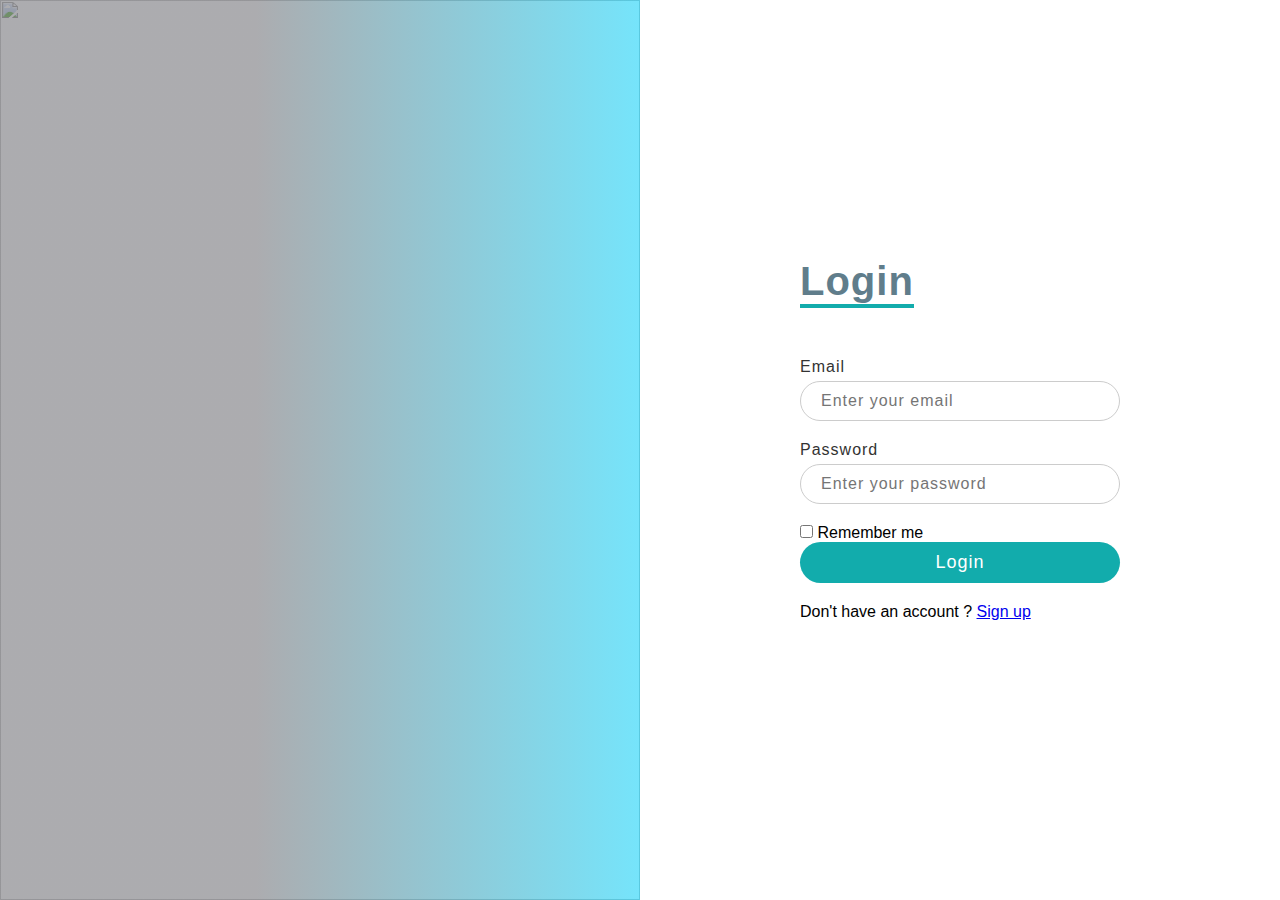
==== index.html @ 8e445cf7 "add index.html file" ====
<!DOCTYPE html>
<html lang="en">
<head>
    <meta charset="utf-8">
    <meta name="viewport" content="width=device-width, initial-scale=1.0, user-scalable=0">
    <title>Hello Shoe</title>

    <link rel="shortcut icon" href="/assets/">

    <link rel="stylesheet" href="/assets/css/bootstrap.min.css">

    <link rel="stylesheet" href="/assets/plugins/fontawesome/css/fontawesome.min.css">
    <link rel="stylesheet" href="/assets/plugins/fontawesome/css/all.min.css">

    <link rel="stylesheet" href="/assets/css/style.css">
    <!--[if lt IE 9]>
    <script src="/assets/js/html5shiv.min.js"></script>
    <script src="/assets/js/respond.min.js"></script>
    <![endif]-->

    <style>


        * {
            margin: 0;
            padding: 0;
            box-sizing: border-box;
            font-family: 'Poppins', sans-serif;
        }

        section {
            position: relative;
            width: 100%;
            height: 100vh;
            display: flex;
        }

        section .imgBx {
            position: relative;
            width: 50%;
            height: 100%;
        }

        section .imgBx:before {
            content: '';
            position: absolute;
            top: 0;
            left: 0;
            width: 100%;
            height: 100%;
            background: rgb(126, 126, 131);
            background: linear-gradient(90deg, rgba(126, 126, 131, 0.6418942577030813) 40%, rgba(8, 207, 248, 0.5578606442577031) 100%);
            z-index: 1;
        }

        section .imgBx img {
            position: absolute;
            top: 0;
            left: 0;
            width: 100%;
            height: 100%;
            object-fit: cover;
        }

        section .contentBx {
            display: flex;
            width: 50%;
            height: 100%;
            justify-content: center;
            align-items: center;

        }

        section .contentBx .formBx {
            width: 50%;
        }

        section .contentBx .formBx h2 {
           color: #607d8b;
            font-weight: 600;
            font-size: 2.5em;
            margin-bottom: 50px;
            border-bottom: 4px solid #12acac;
            display: inline-block;
            letter-spacing: 1px;
        }

        section .contentBx .formBx .inputBx{
            margin-bottom: 20px;
        }

        section .contentBx .formBx .inputBx span{
            font-size: 16px;
            margin-bottom: 5px;
            display: inline-block;
            color: #333;
            font-weight: 300;
            letter-spacing: 1px;
        }

        section .contentBx .formBx .inputBx input{
            width: 100%;
           padding: 10px 20px;
            outline: none;
            font-weight: 400;
            border: 1px solid #ccc;
            font-size: 16px;
            letter-spacing: 1px;
            color: #333;
            background: transparent;
            border-radius: 30px;
        }

        section .contentBx .formBx .inputBx input[type="submit"]{
            background: #12acac;
            color: #fff;
            border: none;
            cursor: pointer;
            font-size: 18px;
            font-weight: 500;
            letter-spacing: 1px;
            border-radius: 30px;
            transition: .5s;
        }

        section .contentBx .formBx .inputBx input[type="submit"]:hover{
            background: #333;
        }



    </style>

</head>
<body>

<section>
    <div class="imgBx">
        <img id="dynamicImage" src="">
    </div>
    <div class="contentBx">
        
        <!--add logo-->

        <div class="formBx">
            <h2>Login</h2>
            <form>
                <div class="inputBx">
                    <span>Email</span>
                    <input type="text" name="" placeholder="Enter your email">
                </div>
                <div class="inputBx">
                    <span>Password</span>
                    <input type="password" name="" placeholder="Enter your password">
                </div>
                <div class="remember">
                    <label><input type="checkbox" name=""> Remember me</label>
                </div>
                <div class="inputBx">
                    <input type="submit" value="Login">
                </div>
                <div class="inputBx">
                    <p>Don't have an account ? <a href="#">Sign up</a></p>
                </div>
            </form>
        </div>

    </div>
</section>

<script>
    // Array of image URLs to cycle through
    var imageUrls = [
        "https://images.pexels.com/photos/1070360/pexels-photo-1070360.jpeg?cs=srgb&dl=pexels-nytheone-1070360.jpg&fm=jpg",
        "https://images.pexels.com/photos/1124466/pexels-photo-1124466.jpeg?cs=srgb&dl=pexels-amanjakhar-1124466.jpg&fm=jpg",
        "https://images.pexels.com/photos/786003/pexels-photo-786003.jpeg?cs=srgb&dl=pexels-pluyar-786003.jpg&fm=jpg"
        // Add more image URLs as needed
    ];

    var currentIndex = 0;

    // Function to change the image source dynamically
    function changeImage() {
        var imageUrl = imageUrls[currentIndex];
        document.getElementById("dynamicImage").src = imageUrl;
        currentIndex = (currentIndex + 1) % imageUrls.length; // Move to the next image URL
    }

    // Call the function initially
    changeImage();

    // Change the image every 5 seconds
    setInterval(changeImage, 10000); // 5000 milliseconds = 5 seconds
</script>


<script src="assets/js/jquery-3.5.1.min.js"></script>

<script src="assets/js/popper.min.js"></script>
<script src="assets/js/bootstrap.min.js"></script>

<script src="assets/js/feather.min.js"></script>

<script src="assets/js/script.js"></script>
</body>
</html>
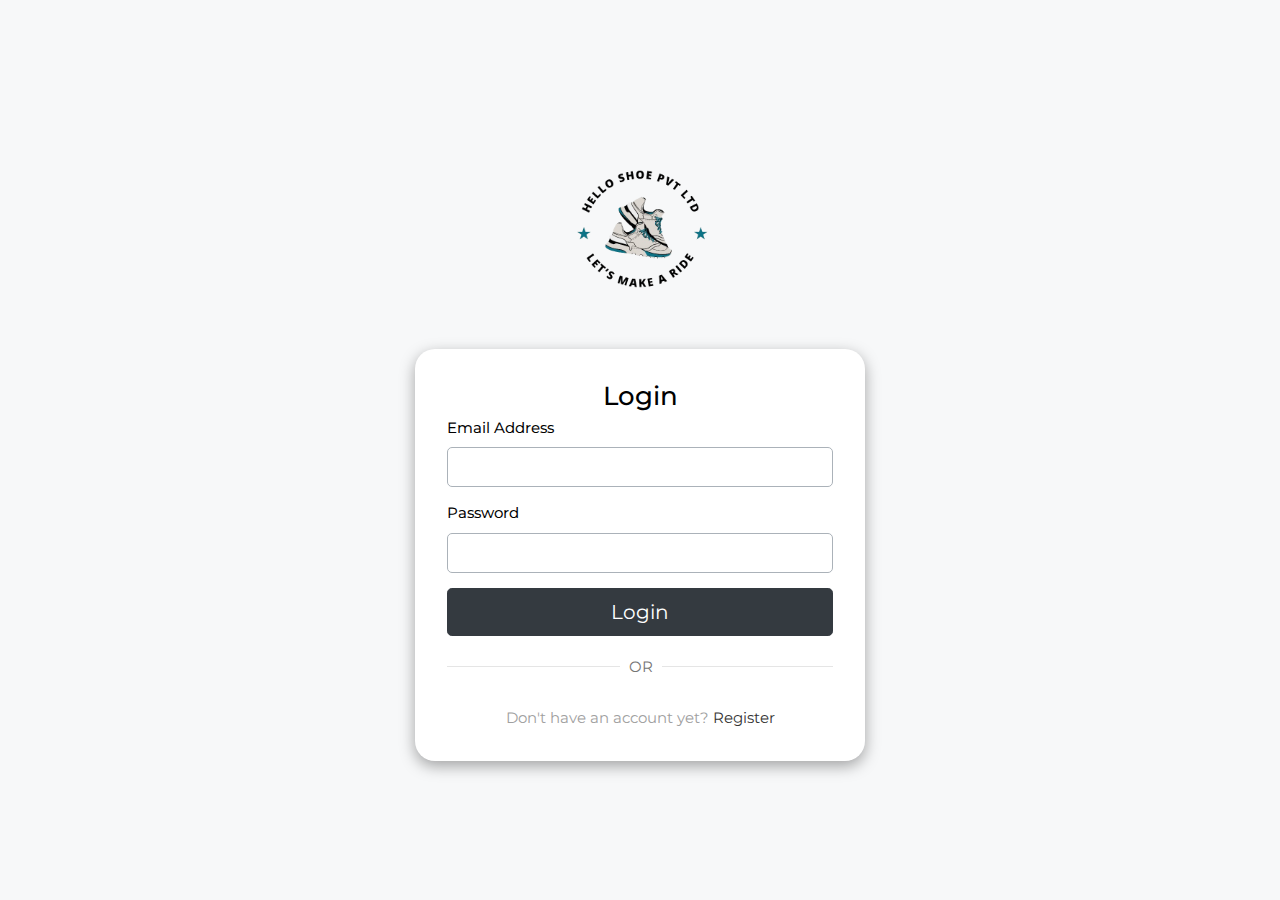
==== commit 6e50133d: "few changes in js files" ====
--- a/index.html
+++ b/index.html
@@ -3,198 +3,69 @@
 <head>
     <meta charset="utf-8">
     <meta name="viewport" content="width=device-width, initial-scale=1.0, user-scalable=0">
-    <title>Hello Shoe</title>
+    <title>HELLO SHOE - Login</title>
 
-    <link rel="shortcut icon" href="/assets/">
+    <link rel="shortcut icon" href="assets/img/favicon.png">
 
-    <link rel="stylesheet" href="/assets/css/bootstrap.min.css">
+    <!--    add favicon-->
 
-    <link rel="stylesheet" href="/assets/plugins/fontawesome/css/fontawesome.min.css">
-    <link rel="stylesheet" href="/assets/plugins/fontawesome/css/all.min.css">
+    <link rel="stylesheet" href="assets/css/bootstrap.min.css">
 
-    <link rel="stylesheet" href="/assets/css/style.css">
+    <link rel="stylesheet" href="assets/plugins/fontawesome/css/fontawesome.min.css">
+    <link rel="stylesheet" href="assets/plugins/fontawesome/css/all.min.css">
+
+    <link rel="stylesheet" href="assets/css/style.css">
     <!--[if lt IE 9]>
-    <script src="/assets/js/html5shiv.min.js"></script>
-    <script src="/assets/js/respond.min.js"></script>
-    <![endif]-->
-
-    <style>
-
-
-        * {
-            margin: 0;
-            padding: 0;
-            box-sizing: border-box;
-            font-family: 'Poppins', sans-serif;
-        }
-
-        section {
-            position: relative;
-            width: 100%;
-            height: 100vh;
-            display: flex;
-        }
-
-        section .imgBx {
-            position: relative;
-            width: 50%;
-            height: 100%;
-        }
-
-        section .imgBx:before {
-            content: '';
-            position: absolute;
-            top: 0;
-            left: 0;
-            width: 100%;
-            height: 100%;
-            background: rgb(126, 126, 131);
-            background: linear-gradient(90deg, rgba(126, 126, 131, 0.6418942577030813) 40%, rgba(8, 207, 248, 0.5578606442577031) 100%);
-            z-index: 1;
-        }
-
-        section .imgBx img {
-            position: absolute;
-            top: 0;
-            left: 0;
-            width: 100%;
-            height: 100%;
-            object-fit: cover;
-        }
-
-        section .contentBx {
-            display: flex;
-            width: 50%;
-            height: 100%;
-            justify-content: center;
-            align-items: center;
-
-        }
-
-        section .contentBx .formBx {
-            width: 50%;
-        }
-
-        section .contentBx .formBx h2 {
-           color: #607d8b;
-            font-weight: 600;
-            font-size: 2.5em;
-            margin-bottom: 50px;
-            border-bottom: 4px solid #12acac;
-            display: inline-block;
-            letter-spacing: 1px;
-        }
-
-        section .contentBx .formBx .inputBx{
-            margin-bottom: 20px;
-        }
-
-        section .contentBx .formBx .inputBx span{
-            font-size: 16px;
-            margin-bottom: 5px;
-            display: inline-block;
-            color: #333;
-            font-weight: 300;
-            letter-spacing: 1px;
-        }
-
-        section .contentBx .formBx .inputBx input{
-            width: 100%;
-           padding: 10px 20px;
-            outline: none;
-            font-weight: 400;
-            border: 1px solid #ccc;
-            font-size: 16px;
-            letter-spacing: 1px;
-            color: #333;
-            background: transparent;
-            border-radius: 30px;
-        }
-
-        section .contentBx .formBx .inputBx input[type="submit"]{
-            background: #12acac;
-            color: #fff;
-            border: none;
-            cursor: pointer;
-            font-size: 18px;
-            font-weight: 500;
-            letter-spacing: 1px;
-            border-radius: 30px;
-            transition: .5s;
-        }
-
-        section .contentBx .formBx .inputBx input[type="submit"]:hover{
-            background: #333;
-        }
+    <script src="assets/js/html5shiv.min.js"></script>
+    <script src="assets/js/respond.min.js"></script>
 
 
 
-    </style>
 
+    <![endif]-->
 </head>
 <body>
 
-<section>
-    <div class="imgBx">
-        <img id="dynamicImage" src="">
-    </div>
-    <div class="contentBx">
-        
-        <!--add logo-->
+<div class="main-wrapper login-body">
+    <div class="login-wrapper">
+        <div class="container">
+            <img class="img-fluid logo-dark mb-2" src="assets/img/favicon.png" alt="Logo">
+            <div class="loginbox">
+                <div class="login-right">
+                    <div class="login-right-wrap">
+                        <h1>Login</h1>
+                        <form id="login-form">
+                            <div class="form-group">
+                                <label class="form-control-label">Email Address</label>
+                                <input type="email" class="form-control" id="txt-user-email">
+                            </div>
+                            <div class="form-group">
+                                <label class="form-control-label">Password</label>
+                                <div class="pass-group">
+                                    <input type="password" class="form-control pass-input" id="txt-user-password">
+                                    <span class="fas fa-eye toggle-password"></span>
+                                </div>
+                            </div>
 
-        <div class="formBx">
-            <h2>Login</h2>
-            <form>
-                <div class="inputBx">
-                    <span>Email</span>
-                    <input type="text" name="" placeholder="Enter your email">
-                </div>
-                <div class="inputBx">
-                    <span>Password</span>
-                    <input type="password" name="" placeholder="Enter your password">
-                </div>
-                <div class="remember">
-                    <label><input type="checkbox" name=""> Remember me</label>
-                </div>
-                <div class="inputBx">
-                    <input type="submit" value="Login">
-                </div>
-                <div class="inputBx">
-                    <p>Don't have an account ? <a href="#">Sign up</a></p>
-                </div>
-            </form>
-        </div>
-
-    </div>
-</section>
-
-<script>
-    // Array of image URLs to cycle through
-    var imageUrls = [
-        "https://images.pexels.com/photos/1070360/pexels-photo-1070360.jpeg?cs=srgb&dl=pexels-nytheone-1070360.jpg&fm=jpg",
-        "https://images.pexels.com/photos/1124466/pexels-photo-1124466.jpeg?cs=srgb&dl=pexels-amanjakhar-1124466.jpg&fm=jpg",
-        "https://images.pexels.com/photos/786003/pexels-photo-786003.jpeg?cs=srgb&dl=pexels-pluyar-786003.jpg&fm=jpg"
-        // Add more image URLs as needed
-    ];
-
-    var currentIndex = 0;
-
-    // Function to change the image source dynamically
-    function changeImage() {
-        var imageUrl = imageUrls[currentIndex];
-        document.getElementById("dynamicImage").src = imageUrl;
-        currentIndex = (currentIndex + 1) % imageUrls.length; // Move to the next image URL
-    }
-
-    // Call the function initially
-    changeImage();
-
-    // Change the image every 5 seconds
-    setInterval(changeImage, 10000); // 5000 milliseconds = 5 seconds
-</script>
+                            <button class="btn btn-lg btn-block text-white btn-primary" id="btn-user-login" type="submit">Login</button>
+                            <div class="login-or">
+                                <span class="or-line"></span>
+                                <span class="span-or">or</span>
+                            </div>
 
 
-<script src="assets/js/jquery-3.5.1.min.js"></script>
+                            <div class="text-center dont-have">Don't have an account yet? <a href="pages/register.html">Register</a>
+                            </div>
+                        </form>
+                    </div>
+                </div>
+            </div>
+        </div>
+    </div>
+</div>
+
+<script src="https://code.jquery.com/jquery-3.7.1.js" integrity="sha256-eKhayi8LEQwp4NKxN+CfCh+3qOVUtJn3QNZ0TciWLP4="
+        crossorigin="anonymous"></script>
 
 <script src="assets/js/popper.min.js"></script>
 <script src="assets/js/bootstrap.min.js"></script>
@@ -202,5 +73,9 @@
 <script src="assets/js/feather.min.js"></script>
 
 <script src="assets/js/script.js"></script>
+<script  src="./pages/js/index-page.js"></script>
+
+
+
 </body>
 </html>--- a/assets/css/style.css
+++ b/assets/css/style.css
@@ -0,0 +1,8337 @@
+/*
+Author       : Dreamguys
+Template Name: Dleohr - Bootstrap Admin Template
+Version      : 3.0
+*/
+
+/*============================
+ [Table of CSS]
+
+1. General
+2. Table
+3. Helper Class
+4. Bootstrap Classes
+5. Modal
+6. Select2
+7. Nav Tabs
+8. Components
+9. Header
+10. Chat
+11. Search
+12. Sidebar
+13. Calendar
+14. Inbox
+15. Mail View
+16. Error
+17. Content
+18. Login
+19. Notifications
+20. Dashboard
+21. Invoices
+22. Settings
+23. Switch Buttons
+24. Profile
+25. Employees
+26. Settings
+27. Responsive
+
+========================================*/
+
+/*-----------------
+	1. General
+-----------------------*/
+
+@import url('https://fonts.googleapis.com/css2?family=Montserrat:ital,wght@0,400;0,500;0,600;0,700;0,800;0,900;1,400;1,500&display=swap');
+
+html {
+    height: 100%;
+}
+
+body {
+    background-color: #f7f8f9;
+    color: #455560;
+    font-family: 'Montserrat', sans-serif;
+    font-size: 0.9375rem;
+    height: 100%;
+    line-height: 1.5;
+    overflow-x: hidden;
+}
+
+h1,
+h2,
+h3,
+h4,
+h5,
+h6 {
+    font-family: 'Montserrat', sans-serif;
+    margin-top: 0;
+    color: #000000;
+    margin-bottom: 0;
+}
+
+a:hover,
+a:active,
+a:focus {
+    outline: none;
+    text-decoration: none;
+}
+
+input:-webkit-autofill,
+input:-webkit-autofill:hover,
+input:-webkit-autofill:focus {
+    -webkit-box-shadow: 0 0 0px 1000px white inset !important;
+}
+
+.form-control {
+    border: 1px solid #dee2e6;
+    box-shadow: none;
+    color: #333;
+    padding: .54688rem .875rem;
+    font-size: .875rem;
+    height: calc(1.6em + 1.21875rem);
+    line-height: 1.6;
+    font-weight: 400;
+    color: #1e2022;
+}
+
+.form-control:focus {
+    box-shadow: 0 0 10px rgba(136, 136, 136, 0.125);
+    outline: 0 none;
+    border-color: #c1c9d0;;
+}
+
+.form-control-sm {
+    height: calc(1.5em + 1rem);
+    padding: .4375rem .65625rem;
+    font-size: .8125rem;
+    line-height: 1.5;
+    border-radius: .25rem;
+}
+
+.form-control-lg {
+    height: calc(1.5em + 1.875rem);
+    padding: .875rem 1.09375rem;
+    font-size: 1rem;
+    line-height: 1.5;
+    border-radius: .3125rem;
+}
+
+a {
+    color: #377dff;
+}
+
+a:hover {
+    color: #0052ea;
+    text-decoration: none;
+}
+
+p {
+    margin-top: 0;
+    margin-bottom: 1rem;
+}
+
+p:last-child {
+    margin-bottom: 0;
+}
+
+dl, ol, ul {
+    margin-top: 0;
+    margin-bottom: 0;
+}
+
+input,
+button,
+a {
+    transition: all 0.4s ease;
+    -moz-transition: all 0.4s ease;
+    -o-transition: all 0.4s ease;
+    -transition: all 0.4s ease;
+    -webkit-transition: all 0.4s ease;
+}
+
+input,
+input:focus,
+button,
+button:focus {
+    outline: none;
+}
+
+input[type="file"] {
+    height: auto;
+    min-height: calc(1.5em + .75rem + 2px);
+}
+
+input[type=text],
+input[type=password] {
+    -webkit-appearance: none;
+    -moz-appearance: none;
+    appearance: none;
+}
+
+textarea.form-control {
+    resize: vertical;
+}
+
+a {
+    cursor: pointer;
+}
+
+.navbar-nav > li {
+    float: left;
+}
+
+.form-group {
+    margin-bottom: 15px;
+    position: relative;
+}
+
+.form-group img {
+    width: 100%;
+}
+
+.form-group .addon {
+    position: absolute;
+    top: 30%;
+    right: 20px;
+}
+
+.input-group .form-control {
+    height: 40px;
+}
+
+.nav .open > a,
+.nav .open > a:focus,
+.nav .open > a:hover {
+    background-color: rgba(0, 0, 0, 0.1);
+    border-color: rgba(0, 0, 0, 0.1);
+}
+
+.material-icons {
+    font-family: 'Material Icons';
+    font-weight: normal;
+    font-style: normal;
+    font-size: 24px;
+    display: inline-block;
+    line-height: 1;
+    text-transform: none;
+    letter-spacing: normal;
+    word-wrap: normal;
+    white-space: nowrap;
+    direction: ltr;
+    -webkit-font-smoothing: antialiased;
+    text-rendering: optimizeLegibility;
+    -moz-osx-font-smoothing: grayscale;
+    font-feature-settings: 'liga';
+}
+
+ul li {
+    list-style: none;
+}
+
+p:last-child {
+    margin-bottom: 0;
+}
+
+/*-----------------
+	2. Table
+-----------------------*/
+
+.table {
+    color: #333;
+    max-width: 100%;
+    margin-bottom: 0;
+    width: 100%;
+}
+
+.table-striped > tbody > tr:nth-of-type(2n+1) {
+    background-color: #f8f9fa;
+}
+
+.table.no-border > tbody > tr > td,
+.table > tbody > tr > th,
+.table.no-border > tfoot > tr > td,
+.table.no-border > tfoot > tr > th,
+.table.no-border > thead > tr > td,
+.table.no-border > thead > tr > th {
+    padding: 10px 8px;
+}
+
+.table-nowrap td,
+.table-nowrap th {
+    white-space: nowrap
+}
+
+.table.dataTable {
+    border-collapse: collapse !important;
+}
+
+.table-responsive select {
+    -webkit-appearance: none;
+    -moz-appearance: none;
+    appearance: none;
+    position: relative;
+}
+
+.table-responsive select::after {
+    position: absolute;
+    content: "#f078";
+}
+
+.table td, .table th {
+    padding: 15px 10px;
+}
+
+table.table td h2 {
+    display: inline-block;
+    font-size: inherit;
+    font-weight: 400;
+    margin: 0;
+    padding: 0;
+    vertical-align: middle;
+}
+
+a.action_label5 {
+    color: #2F47BA;
+    border: 1px solid #2F47BA;
+    padding: 7px 15px;
+    border-radius: 5px;
+    font-size: 12px;
+    display: block;
+}
+
+.table-selects.inactive {
+    color: #FF8D07;
+    border-color: #FF8D07;
+}
+
+.table-responsive tr td:first-child,
+.table-responsive tr th:first-child {
+    padding-left: 30px;
+}
+
+.custimze-table table {
+    width: 100%;
+}
+
+.custimze-table th {
+    padding: 25px 0;
+    border-bottom: 1px solid #EBECF1;
+    font-size: 15px;
+    font-weight: 700;
+}
+
+.custimze-table td {
+    padding: 15px 0;
+    color: #000;
+    font-size: 15px;
+    font-weight: 500;
+}
+
+.custimze-table {
+    border-radius: 5px;
+    border: 1px solid #EBECF1;
+}
+
+.table-selects {
+    color: #00882E;
+    border: 1px solid #00882E;
+    padding: 4px 15px 4px 8px;
+    border-radius: 5px;
+    font-size: 12px;
+    font-weight: 700;
+}
+
+a.action_label5 svg {
+    width: 14px;
+    margin-left: 15px;
+}
+
+.actionset .action_label5 {
+    margin-right: 10px !important;
+}
+
+table.table td h2.table-avatar {
+    align-items: center;
+    display: inline-flex;
+    font-size: inherit;
+    font-weight: 400;
+    margin: 0;
+    padding: 0;
+    vertical-align: middle;
+    white-space: nowrap;
+}
+
+.custimze-table tbody tr td {
+    border: 0;
+}
+
+table.table td h2 a {
+    color: #333;
+}
+
+table.table td h2 a:hover {
+    color: #7638ff;
+}
+
+table.table td h2 span {
+    color: #888;
+    display: block;
+    font-size: 12px;
+    margin-top: 3px;
+}
+
+.table thead {
+    background-color: transparent;
+    border-bottom: 0;
+}
+
+.table thead tr th {
+    font-weight: 700;
+    font-size: 18px;
+    padding-top: 20px;
+    padding-bottom: 20px;
+
+}
+
+.table.table-center td,
+.table.table-center th {
+    vertical-align: middle;
+}
+
+.table-hover tbody tr:hover {
+    background-color: #f6f6f7;
+}
+
+.table td, .table th {
+    vertical-align: middle;
+    white-space: nowrap;
+}
+
+.table-bordered {
+    border: 1px solid rgba(0, 0, 0, 0.05) !important;
+}
+
+.table-bordered td:first-child {
+    border-top-left-radius: 0 !important;
+    border-bottom-left-radius: 0 !important;
+}
+
+.table-bordered td:last-child {
+    border-top-right-radius: 0 !important;
+    border-bottom-right-radius: 0 !important;
+}
+
+.custom-table tbody tr:hover {
+    background: #f5f5f5;
+}
+
+.table-bordered th,
+.table-bordered td {
+    border-color: rgba(0, 0, 0, 0.05);
+}
+
+a.action_label3 {
+    font-size: 12px;
+    color: #00882E;
+    border: 1px solid #00882E;
+    padding: 13px 15px;
+    border-radius: 5px;
+}
+
+a.action_label4 {
+    font-size: 12px;
+    color: #DC3545;
+    border: 1px solid #DC3545;
+    display: block;
+    padding: 7px 15px;
+    border-radius: 5px;
+}
+
+a.action_label4 svg {
+    width: 14px;
+    margin-left: 35px;
+}
+
+.card-table .card-body {
+    padding: 0;
+}
+
+.card-table .card-body .table > thead > tr > th {
+    border-top: 0;
+}
+
+.card-table .card-body .table tr td:first-child,
+.card-table .card-body .table tr th:first-child {
+    padding-left: 1.5rem;
+}
+
+.card-table .card-body .table tr td:last-child,
+.card-table .card-body .table tr th:last-child {
+    padding-right: 1.5rem;
+}
+
+.card-table .table td,
+.card-table .table th {
+    border-top: 1px solid #e2e5e8;
+    padding: 1rem 0.75rem;
+    white-space: nowrap;
+}
+
+.table tr td label {
+    color: #3A3B3F;
+    font-size: 15px;
+    font-weight: 700;
+    margin: 0;
+}
+
+.table-select {
+    width: 100%;
+    color: #00882E;
+    border: 1px solid #00882E;
+    padding: 10px;
+    font-weight: 600;
+    min-width: 115px;
+    border-radius: 5px;
+}
+
+.btn-set {
+    padding: 25px 20px 10px 20px;
+}
+
+.btn-dwnd {
+    background: #2F47BA;
+    color: #fff;
+    padding: 15px 45px;
+    border: 1px solid #2F47BA;
+    font-size: 15px;
+    font-weight: 700;
+    border-radius: 5px;
+}
+
+.btn-dwnd:hover {
+    background: transparent;
+    color: #2F47BA;
+}
+
+.table-img img {
+    margin-right: 10px;
+}
+
+.page-name h4 img {
+    width: 50px;
+    border-radius: 50%;
+}
+
+.img-table {
+    width: 75px;
+    border: 1px solid #FFFFFF;
+    filter: drop-shadow(0px 4px 4px rgba(0, 0, 0, 0.25));
+    /*border-radius: 50%;*/
+}
+
+.employee_grid img {
+    width: 100px;
+    border: 1px solid #FFFFFF;
+    border-radius: 50%;
+    filter: drop-shadow(0px 4px 4px rgba(0, 0, 0, 0.25));
+}
+
+.table tr td label.action_label {
+    border: 1px solid #1665D8;
+    color: #1665D8;
+    font-size: 12px;
+    padding: 10px 25px;
+    border-radius: 5px;
+}
+
+.activity-img img {
+    width: 36px;
+    border-radius: 50%;
+}
+
+.table tr td label.action_label2 {
+    border: 1px solid #FF8D07;
+    color: #FF8D07;
+    font-size: 12px;
+    padding: 10px;
+    border-radius: 5px;
+    width: 110px;
+    text-align: center;
+}
+
+.table tr td label.action_label.in_active {
+    color: #DC3545;
+    border: 1px solid #DC3545;
+}
+
+/*-----------------
+	3. Helper Class
+-----------------------*/
+
+.block {
+    display: block !important;
+}
+
+.bullets li {
+    list-style: inherit;
+}
+
+#toggle_btn i {
+    font-size: 22px;
+}
+
+.bg-1 {
+    background-color: #ffeec3;
+}
+
+.bg-1 i {
+    color: #ffb800;
+}
+
+.bg-2 {
+    background-color: #d1f3ff;
+}
+
+.bg-2 i {
+    color: #42cdff;
+}
+
+.bg-3 {
+    background-color: #ceffd5;
+}
+
+.bg-3 i {
+    color: #52fb6a;
+}
+
+.bg-4 {
+    background-color: #fccaff;
+}
+
+.bg-4 i {
+    color: #f555ff;
+}
+
+.bg-5 {
+    background-color: #ffb800;
+}
+
+.bg-6 {
+    background-color: #42cdff;
+}
+
+.bg-7 {
+    background-color: #52fb6a;
+}
+
+.bg-8 {
+    background-color: #f555ff;
+}
+
+.table .btn {
+    white-space: nowrap;
+}
+
+table .badge {
+    border-radius: 3px;
+    display: inline-block;
+    font-size: 13px;
+    min-width: 75px;
+    padding: 4px 12px;
+    text-align: center;
+}
+
+
+/*-----------------
+	4. Bootstrap Classes
+-----------------------*/
+
+.btn.focus,
+.btn:focus {
+    box-shadow: unset;
+}
+
+.btn-white {
+    background-color: #fff;
+    border-color: #e7eaf3;
+}
+
+.btn.btn-rounded {
+    border-radius: 50px;
+}
+
+.bg-primary,
+.badge-primary {
+    background-color: #2F47BA !important;
+}
+
+.bg-primary {
+    color: #2F47BA !important;
+}
+
+a.bg-primary:focus,
+a.bg-primary:hover,
+button.bg-primary:focus,
+button.bg-primary:hover {
+    background-color: #621aff !important;
+}
+
+.bg-success,
+.badge-success {
+    background-color: #023d55 !important;
+}
+
+.bg-success {
+    color: #023d55 !important;
+}
+
+a.bg-success:focus,
+a.bg-success:hover,
+button.bg-success:focus,
+button.bg-success:hover {
+    background-color: #1eae55 !important;
+}
+
+.bg-info,
+.badge-info {
+    background-color: #009efb !important;
+}
+
+a.bg-info:focus,
+a.bg-info:hover,
+button.bg-info:focus,
+button.bg-info:hover {
+    background-color: #028ee1 !important;
+}
+
+.bg-warning,
+.badge-warning {
+    background-color: #ffbc34 !important;
+}
+
+.bg-warning {
+    color: #ffbc34 !important;
+}
+
+a.bg-warning:focus,
+a.bg-warning:hover,
+button.bg-warning:focus,
+button.bg-warning:hover {
+    background-color: #e9ab2e !important;
+}
+
+.bg-danger,
+.badge-danger {
+    background-color: #ef3737 !important;
+}
+
+.bg-secondary {
+    color: #898989;
+}
+
+a.bg-danger:focus,
+a.bg-danger:hover,
+button.bg-danger:focus,
+button.bg-danger:hover {
+    background-color: #e63333 !important;
+}
+
+.bg-white {
+    background-color: #fff;
+}
+
+.bg-purple,
+.badge-purple {
+    background-color: #9368e9 !important;
+}
+
+.text-primary,
+.dropdown-menu > li > a.text-primary {
+    color: #7638ff !important;
+}
+
+.text-success,
+.dropdown-menu > li > a.text-success {
+    color: #22cc62 !important;
+}
+
+.text-danger,
+.dropdown-menu > li > a.text-danger {
+    color: #ef3737 !important;
+}
+
+.text-info,
+.dropdown-menu > li > a.text-info {
+    color: #009efb !important;
+}
+
+.text-warning,
+.dropdown-menu > li > a.text-warning {
+    color: #ffbc34 !important;
+}
+
+.text-purple,
+.dropdown-menu > li > a.text-purple {
+    color: #7460ee !important;
+}
+
+.text-muted {
+    color: #757575 !important;
+}
+
+.btn-primary {
+    background-color: #343a40;
+    border: 1px solid #343a40;
+    padding: 8px 0;
+}
+
+.btn-primary:hover,
+.btn-primary:focus,
+.btn-primary.active,
+.btn-primary:active,
+.open > .dropdown-toggle.btn-primary {
+    background-color: whitesmoke;
+    border: 1px solid black;
+    color: black !important;
+    font-style: oblique;
+}
+
+.btn-primary.active.focus,
+.btn-primary.active:focus,
+.btn-primary.active:hover,
+.btn-primary.focus:active,
+.btn-primary:active:focus,
+.btn-primary:active:hover,
+.open > .dropdown-toggle.btn-primary.focus,
+.open > .dropdown-toggle.btn-primary:focus,
+.open > .dropdown-toggle.btn-primary:hover {
+    background-color: #0062cc;
+    border: 1px solid #0062cc;
+}
+
+.btn-primary.active:not(:disabled):not(.disabled),
+.btn-primary:active:not(:disabled):not(.disabled),
+.show > .btn-primary.dropdown-toggle {
+    background-color: white;
+    border: 1px solid black;
+    color: black !important;
+}
+
+.btn-primary.active:focus:not(:disabled):not(.disabled),
+.btn-primary:active:focus:not(:disabled):not(.disabled),
+.show > .btn-primary.dropdown-toggle:focus {
+    box-shadow: unset;
+}
+
+.btn-primary.disabled,
+.btn-primary:disabled {
+    background-color: #0062cc;
+    border-color: #0062cc;
+    color: #fff;
+}
+
+.btn-secondary.active:focus:not(:disabled):not(.disabled),
+.btn-secondary:active:focus:not(:disabled):not(.disabled),
+.show > .btn-secondary.dropdown-toggle:focus {
+    box-shadow: unset;
+}
+
+.btn-success {
+    background-color: #4b84c1;
+    border: 1px solid black;
+}
+
+.btn-success:hover,
+.btn-success:focus,
+.btn-success.active,
+.btn-success:active,
+.open > .dropdown-toggle.btn-success {
+    background-color: #1e7cae;
+    border: 1px solid black;
+    color: #fff;
+}
+
+.btn-success.active.focus,
+.btn-success.active:focus,
+.btn-success.active:hover,
+.btn-success.focus:active,
+.btn-success:active:focus,
+.btn-success:active:hover,
+.open > .dropdown-toggle.btn-success.focus,
+.open > .dropdown-toggle.btn-success:focus,
+.open > .dropdown-toggle.btn-success:hover {
+    background-color: #1eae55;
+    border: 1px solid #1eae55
+}
+
+.btn-success.active:not(:disabled):not(.disabled),
+.btn-success:active:not(:disabled):not(.disabled),
+.show > .btn-success.dropdown-toggle {
+    background-color: #1eae55;
+    border-color: #1eae55;
+    color: #fff;
+}
+
+.btn-success.active:focus:not(:disabled):not(.disabled),
+.btn-success:active:focus:not(:disabled):not(.disabled),
+.show > .btn-success.dropdown-toggle:focus {
+    box-shadow: unset;
+}
+
+.btn-success.disabled,
+.btn-success:disabled {
+    background-color: #22cc62;
+    border-color: #22cc62;
+    color: #fff;
+}
+
+.btn-info {
+    background-color: #009efb;
+    border: 1px solid #009efb
+}
+
+.btn-info:hover,
+.btn-info:focus,
+.btn-info.active,
+.btn-info:active,
+.open > .dropdown-toggle.btn-info {
+    background-color: #028ee1;
+    border: 1px solid #028ee1
+}
+
+.btn-info.active.focus,
+.btn-info.active:focus,
+.btn-info.active:hover,
+.btn-info.focus:active,
+.btn-info:active:focus,
+.btn-info:active:hover,
+.open > .dropdown-toggle.btn-info.focus,
+.open > .dropdown-toggle.btn-info:focus,
+.open > .dropdown-toggle.btn-info:hover {
+    background-color: #028ee1;
+    border: 1px solid #028ee1
+}
+
+.btn-info.active:not(:disabled):not(.disabled),
+.btn-info:active:not(:disabled):not(.disabled),
+.show > .btn-info.dropdown-toggle {
+    background-color: #028ee1;
+    border-color: #028ee1;
+    color: #fff;
+}
+
+.btn-info.active:focus:not(:disabled):not(.disabled),
+.btn-info:active:focus:not(:disabled):not(.disabled),
+.show > .btn-info.dropdown-toggle:focus {
+    box-shadow: unset;
+}
+
+.btn-info.disabled,
+.btn-info:disabled {
+    background-color: #009efb;
+    border-color: #009efb;
+    color: #fff;
+}
+
+.btn-warning {
+    background-color: #ffbc34;
+    border: 1px solid #ffbc34
+}
+
+.btn-warning:hover,
+.btn-warning:focus,
+.btn-warning.active,
+.btn-warning:active,
+.open > .dropdown-toggle.btn-warning {
+    background-color: #e9ab2e;
+    border: 1px solid #e9ab2e
+}
+
+.btn-warning.active.focus,
+.btn-warning.active:focus,
+.btn-warning.active:hover,
+.btn-warning.focus:active,
+.btn-warning:active:focus,
+.btn-warning:active:hover,
+.open > .dropdown-toggle.btn-warning.focus,
+.open > .dropdown-toggle.btn-warning:focus,
+.open > .dropdown-toggle.btn-warning:hover {
+    background-color: #e9ab2e;
+    border: 1px solid #e9ab2e
+}
+
+.btn-warning.active:not(:disabled):not(.disabled),
+.btn-warning:active:not(:disabled):not(.disabled),
+.show > .btn-danger.dropdown-toggle {
+    background-color: #e9ab2e;
+    border-color: #e9ab2e;
+    color: #fff;
+}
+
+.btn-warning.active:focus:not(:disabled):not(.disabled),
+.btn-warning:active:focus:not(:disabled):not(.disabled),
+.show > .btn-warning.dropdown-toggle:focus {
+    box-shadow: unset;
+}
+
+.btn-warning.disabled,
+.btn-warning:disabled {
+    background-color: #ffbc34;
+    border-color: #ffbc34;
+    color: #fff;
+}
+
+.badge-secondary {
+    background-color: #621aff !important;
+}
+
+.btn-danger {
+    background-color: #ef3737;
+    border: 1px solid #ef3737;
+}
+
+.btn-danger:hover,
+.btn-danger:focus,
+.btn-danger.active,
+.btn-danger:active,
+.open > .dropdown-toggle.btn-danger {
+    background-color: #ec1313;
+    border: 1px solid #ec1313;
+}
+
+.btn-danger.active.focus,
+.btn-danger.active:focus,
+.btn-danger.active:hover,
+.btn-danger.focus:active,
+.btn-danger:active:focus,
+.btn-danger:active:hover,
+.open > .dropdown-toggle.btn-danger.focus,
+.open > .dropdown-toggle.btn-danger:focus,
+.open > .dropdown-toggle.btn-danger:hover {
+    background-color: #ec1313;
+    border: 1px solid #ec1313;
+}
+
+.btn-danger.active:not(:disabled):not(.disabled),
+.btn-danger:active:not(:disabled):not(.disabled),
+.show > .btn-danger.dropdown-toggle {
+    background-color: #ec1313;
+    border-color: #ec1313;
+    color: #fff;
+}
+
+.btn-danger.active:focus:not(:disabled):not(.disabled),
+.btn-danger:active:focus:not(:disabled):not(.disabled),
+.show > .btn-danger.dropdown-toggle:focus {
+    box-shadow: unset;
+}
+
+.btn-danger.disabled,
+.btn-danger:disabled {
+    background-color: #f62d51;
+    border-color: #f62d51;
+    color: #fff;
+}
+
+.btn-light.active:focus:not(:disabled):not(.disabled),
+.btn-light:active:focus:not(:disabled):not(.disabled),
+.show > .btn-light.dropdown-toggle:focus {
+    box-shadow: unset;
+}
+
+.btn-dark.active:focus:not(:disabled):not(.disabled),
+.btn-dark:active:focus:not(:disabled):not(.disabled),
+.show > .btn-dark.dropdown-toggle:focus {
+    box-shadow: unset;
+}
+
+.btn-outline-primary {
+    color: #7638ff;
+    border-color: #7638ff;
+}
+
+.btn-outline-primary:hover {
+    background-color: #7638ff;
+    border-color: #7638ff;
+}
+
+.btn-outline-primary:focus,
+.btn-outline-primary.focus {
+    box-shadow: none;
+}
+
+.btn-outline-primary.disabled,
+.btn-outline-primary:disabled {
+    color: #7638ff;
+    background-color: transparent;
+}
+
+.btn-outline-primary:not(:disabled):not(.disabled):active,
+.btn-outline-primary:not(:disabled):not(.disabled).active,
+.show > .btn-outline-primary.dropdown-toggle {
+    background-color: #7638ff;
+    border-color: #7638ff;
+}
+
+.btn-outline-primary:not(:disabled):not(.disabled):active:focus,
+.btn-outline-primary:not(:disabled):not(.disabled).active:focus,
+.show > .btn-outline-primary.dropdown-toggle:focus {
+    box-shadow: none;
+}
+
+.btn-outline-success {
+    color: #22cc62;
+    border-color: #22cc62;
+}
+
+.btn-outline-success:hover {
+    background-color: #22cc62;
+    border-color: #22cc62;
+}
+
+.btn-outline-success:focus,
+.btn-outline-success.focus {
+    box-shadow: none;
+}
+
+.btn-outline-success.disabled,
+.btn-outline-success:disabled {
+    color: #22cc62;
+    background-color: transparent;
+}
+
+.btn-outline-success:not(:disabled):not(.disabled):active,
+.btn-outline-success:not(:disabled):not(.disabled).active,
+.show > .btn-outline-success.dropdown-toggle {
+    background-color: #22cc62;
+    border-color: #22cc62;
+}
+
+.btn-outline-success:not(:disabled):not(.disabled):active:focus,
+.btn-outline-success:not(:disabled):not(.disabled).active:focus,
+.show > .btn-outline-success.dropdown-toggle:focus {
+    box-shadow: none;
+}
+
+.btn-outline-info {
+    color: #00bcd4;
+    border-color: #00bcd4;
+}
+
+.btn-outline-info:hover {
+    color: #fff;
+    background-color: #00bcd4;
+    border-color: #00bcd4;
+}
+
+.btn-outline-info:focus,
+.btn-outline-info.focus {
+    box-shadow: none;
+}
+
+.btn-outline-info.disabled,
+.btn-outline-info:disabled {
+    background-color: transparent;
+    color: #00bcd4;
+}
+
+.btn-outline-info:not(:disabled):not(.disabled):active,
+.btn-outline-info:not(:disabled):not(.disabled).active,
+.show > .btn-outline-info.dropdown-toggle {
+    background-color: #00bcd4;
+    border-color: #00bcd4;
+}
+
+.btn-outline-info:not(:disabled):not(.disabled):active:focus,
+.btn-outline-info:not(:disabled):not(.disabled).active:focus,
+.show > .btn-outline-info.dropdown-toggle:focus {
+    box-shadow: none;
+}
+
+.btn-outline-warning {
+    color: #ffbc34;
+    border-color: #ffbc34;
+}
+
+.btn-outline-warning:hover {
+    color: #212529;
+    background-color: #ffbc34;
+    border-color: #ffbc34;
+}
+
+.btn-outline-warning:focus,
+.btn-outline-warning.focus {
+    box-shadow: none;
+}
+
+.btn-outline-warning.disabled,
+.btn-outline-warning:disabled {
+    background-color: transparent;
+    color: #ffbc34;
+}
+
+.btn-outline-warning:not(:disabled):not(.disabled):active,
+.btn-outline-warning:not(:disabled):not(.disabled).active,
+.show > .btn-outline-warning.dropdown-toggle {
+    color: #212529;
+    background-color: #ffbc34;
+    border-color: #ffbc34;
+}
+
+.btn-outline-warning:not(:disabled):not(.disabled):active:focus,
+.btn-outline-warning:not(:disabled):not(.disabled).active:focus,
+.show > .btn-outline-warning.dropdown-toggle:focus {
+    box-shadow: none;
+}
+
+.btn-outline-danger {
+    color: #ef3737;
+    border-color: #ef3737;
+}
+
+.btn-outline-danger:hover {
+    color: #fff;
+    background-color: #ef3737;
+    border-color: #ef3737;
+}
+
+.btn-outline-danger:focus,
+.btn-outline-danger.focus {
+    box-shadow: none;
+}
+
+.btn-outline-danger.disabled,
+.btn-outline-danger:disabled {
+    background-color: transparent;
+    color: #ef3737;
+}
+
+.btn-outline-danger:not(:disabled):not(.disabled):active,
+.btn-outline-danger:not(:disabled):not(.disabled).active,
+.show > .btn-outline-danger.dropdown-toggle {
+    background-color: #ef3737;
+    border-color: #ef3737;
+}
+
+.btn-outline-danger:not(:disabled):not(.disabled):active:focus,
+.btn-outline-danger:not(:disabled):not(.disabled).active:focus,
+.show > .btn-outline-danger.dropdown-toggle:focus {
+    box-shadow: none;
+}
+
+.btn-outline-light {
+    color: #ababab;
+    border-color: #e6e6e6;
+}
+
+.btn-outline-light.disabled,
+.btn-outline-light:disabled {
+    color: #ababab;
+}
+
+.pagination > .active > a,
+.pagination > .active > a:focus,
+.pagination > .active > a:hover,
+.pagination > .active > span,
+.pagination > .active > span:focus,
+.pagination > .active > span:hover {
+    background-color: #7638ff;
+    border-color: #7638ff;
+}
+
+.pagination > li > a,
+.pagination > li > span {
+    color: #373D3F;
+    font-weight: 700;
+}
+
+.page-link:hover {
+    color: #7638ff;
+}
+
+.page-link:focus {
+    box-shadow: unset;
+}
+
+.page-item.active .page-link {
+    background-color: #7638ff;
+    border-color: #7638ff;
+}
+
+.dropdown-menu {
+    border: 1px solid #eff2f7;
+    border-radius: .8rem;
+    transform-origin: left top 0;
+    background-color: #fff;
+    box-shadow: 0 0 1.25rem rgba(31, 45, 61, .08);
+}
+
+.navbar-nav .open .dropdown-menu {
+    border: 0;
+    box-shadow: 0 0 10px rgba(0, 0, 0, 0.1);
+    background-color: #fff;
+}
+
+.dropdown-menu {
+    font-size: 14px;
+}
+
+.card {
+    background: #fff;
+    -webkit-box-shadow: 0 4px 10px 0 rgb(137 137 137 / 25%);
+    box-shadow: 0 4px 10px 0 rgb(137 137 137 / 25%);
+    margin-bottom: 30px;
+    border-radius: 10px;
+    border: 0;
+}
+
+.card-body {
+    position: relative;
+    padding: 25px;
+}
+
+.card .card-header {
+    border-color: rgba(137, 137, 137, 0.25);
+    background-color: #fff;
+    padding: 25px;
+}
+
+.card-header:first-child {
+    border-top-left-radius: 20px;
+    border-top-right-radius: 20px;
+}
+
+.card-footer:last-child {
+    border-bottom-left-radius: 20px;
+    border-bottom-right-radius: 20px;
+}
+
+.card-footer {
+    background-color: #fff;
+    border-top: 1px solid #e6e6e6;
+    padding: 1rem;
+}
+
+.table .thead-light th {
+    color: #495057;
+    background-color: #f8f9fa;
+    border-color: #eff2f7;
+}
+
+.card .card-header .card-title {
+    margin-bottom: 0;
+}
+
+.modal-footer.text-left {
+    text-align: left;
+}
+
+.modal-footer.text-center {
+    text-align: center;
+}
+
+.btn-light {
+    border-color: #e6e6e6;
+    color: #a6a6a6;
+}
+
+.bootstrap-datetimepicker-widget table td.active,
+.bootstrap-datetimepicker-widget table td.active:hover {
+    background-color: #7638ff;
+    text-shadow: unset;
+}
+
+.bootstrap-datetimepicker-widget table td.today:before {
+    border-bottom-color: #7638ff;
+}
+
+.bg-info-light {
+    background-color: rgba(2, 182, 179, 0.12) !important;
+    color: #1db9aa !important;
+}
+
+.bg-primary-light {
+    background-color: rgba(17, 148, 247, 0.12) !important;
+    color: #2196f3 !important;
+}
+
+.bg-danger-light {
+    background-color: rgba(242, 17, 54, 0.12) !important;
+    color: #e63c3c !important;
+}
+
+.bg-warning-light {
+    background-color: rgba(255, 152, 0, 0.12) !important;
+    color: #f39c12 !important;
+}
+
+.bg-success-light {
+    background-color: rgba(15, 183, 107, 0.12) !important;
+    color: #26af48 !important;
+}
+
+.bg-purple-light {
+    background-color: rgba(197, 128, 255, 0.12) !important;
+    color: #c580ff !important;
+}
+
+.bg-default-light {
+    background-color: rgba(40, 52, 71, 0.12) !important;
+    color: #283447 !important;
+}
+
+/*-----------------
+	5. Modal
+-----------------------*/
+
+.modal {
+    -webkit-overflow-scrolling: touch;
+}
+
+.modal-footer.text-center {
+    justify-content: center;
+}
+
+.modal-footer.text-left {
+    justify-content: flex-start;
+}
+
+.modal-dialog.modal-md {
+    max-width: 600px;
+}
+
+.custom-modal .modal-content {
+    border: 0;
+    border-radius: 10px;
+}
+
+.custom-modal .modal-footer {
+    border: 0;
+}
+
+.custom-modal .modal-header {
+    border: 0;
+    justify-content: center;
+    padding: 30px 30px 0;
+}
+
+.custom-modal .modal-footer {
+    border: 0;
+    justify-content: center;
+    padding: 0 30px 30px;
+}
+
+.custom-modal .modal-body {
+    padding: 30px;
+}
+
+.custom-modal .close {
+    background-color: #a0a0a0;
+    border-radius: 50%;
+    color: #fff;
+    font-size: 13px;
+    height: 20px;
+    line-height: 20px;
+    margin: 0;
+    opacity: 1;
+    padding: 0;
+    position: absolute;
+    right: 10px;
+    top: 10px;
+    width: 20px;
+    z-index: 99;
+}
+
+.custom-modal .modal-title {
+    font-size: 22px;
+}
+
+.modal-backdrop.show {
+    opacity: 0.4;
+    -webkit-transition-duration: 400ms;
+    transition-duration: 400ms;
+}
+
+.customize_popup .modal-header.text-centers {
+    padding: 25px;
+    align-items: center;
+    justify-content: center;
+}
+
+.modal .card {
+    box-shadow: unset;
+}
+
+.customize_popup .modal-header.text-centers h5 {
+    font-size: 18px;
+}
+
+.customize_popup .text-centers.modal-footer button {
+    width: auto;
+    padding: 10px 18px !important;
+}
+
+.customize_popup .modal-footer.text-centers {
+    justify-content: center;
+}
+
+/*-----------------
+	6. Select2
+-----------------------*/
+
+.select2-container .select2-selection--single {
+    border: 1px solid #ddd;
+    height: 40px;
+}
+
+.select2-container--default .select2-selection--single .select2-selection__arrow {
+    height: 38px;
+    right: 7px;
+}
+
+.select2-container--default .select2-selection--single .select2-selection__arrow b {
+    border-color: #ddd transparent transparent;
+    border-style: solid;
+    border-width: 6px 6px 0;
+    height: 0;
+    left: 50%;
+    margin-left: -10px;
+    margin-top: -2px;
+    position: absolute;
+    top: 50%;
+    width: 0;
+}
+
+.select2-container--default .select2-selection--single {
+    background-color: #fff;
+    border: 1px solid #aaa;
+    border-radius: 5px;
+}
+
+.select2-container--default.select2-container--open .select2-selection--single .select2-selection__arrow b {
+    border-color: transparent transparent #ddd;
+    border-width: 0 6px 6px;
+}
+
+.select2-container .select2-selection--single .select2-selection__rendered {
+    padding-right: 20px;
+    padding-left: 30px;
+}
+
+.select-path .select2-container .select2-selection--single {
+    border: 1px solid #ddd;
+    height: 60px;
+}
+
+.select-path .select2-container--default .select2-selection--single .select2-selection__rendered {
+    color: #333;
+    font-size: 15px;
+    font-weight: normal;
+    line-height: 58px;
+}
+
+.select-path .select2-container--default .select2-selection--single .select2-selection__arrow {
+    height: 58px;
+    right: 7px;
+}
+
+
+.tab-select .select2-container .select2-selection--single {
+    border: 1px solid #00882E !important;
+    height: 40px;
+}
+
+.tab-select .select2-container--default .select2-selection--single .select2-selection__rendered {
+    color: #00882E !important;
+    font-size: 15px;
+    font-weight: 600;
+    line-height: 38px;
+}
+
+.tab-select .select2-container--default .select2-selection--single .select2-selection__arrow b {
+    border-color: transparent;
+    border-style: solid;
+    border-width: 6px 6px 0;
+    left: 0;
+    margin-left: 0;
+    margin-top: 0;
+    position: absolute;
+    top: 10px;
+    width: 25px;
+    background: url(../img/down-arrow-green.png) no-repeat 0 0 / 14px 7px;
+    height: 15px;
+}
+
+.tab-select .select2-container--default.select2-container--open .select2-selection--single .select2-selection__arrow b {
+    border-color: transparent;
+    border-style: solid;
+    border-width: 6px 6px 0;
+    left: 0;
+    margin-left: 0;
+    margin-top: 0;
+    position: absolute;
+    top: 10px;
+    width: 25px;
+    background: url(../img/down-arrow-green.png) no-repeat 0 0 / 14px 7px;
+    height: 15px;
+}
+
+.tab-select .select2-container {
+    box-sizing: border-box;
+    display: inline-block;
+    margin: 0;
+    position: relative;
+    vertical-align: middle;
+    min-width: 160px;
+    width: 160px !important;
+}
+
+.tab-select.inactive .select2-container .select2-selection--single {
+    border: 1px solid #FF8D07 !important;
+    height: 40px;
+}
+
+.tab-select.inactive .select2-container--default .select2-selection--single .select2-selection__rendered {
+    color: #FF8D07 !important;
+    font-size: 15px;
+    font-weight: 600;
+    line-height: 38px;
+}
+
+.tab-select.inactive .select2-container--default .select2-selection--single .select2-selection__arrow b {
+    border-color: #FF8D07 transparent transparent;
+    border-style: solid;
+    border-width: 6px 6px 0;
+    height: 0;
+    left: 50%;
+    margin-left: -10px;
+    margin-top: -2px;
+    position: absolute;
+    top: 50%;
+    width: 0;
+}
+
+.form-group .select2-container--default .select2-selection--single .select2-selection__arrow {
+    height: 70px;
+    right: 25px;
+    top: 20px;
+}
+
+.form-group .select2-container .select2-selection--single {
+    border: 1px solid #ddd;
+    height: 70px;
+    display: flex;
+    display: -webkit-box;
+    display: -moz-box;
+    display: -ms-flexbox;
+    display: -webkit-flex;
+    align-items: center;
+}
+
+.select2-container--default.select2-container--open .select2-selection--single .select2-selection__arrow b {
+    border-color: transparent transparent #00882E;
+    border-width: 0 6px 6px;
+}
+
+.select2-container--default .select2-selection--single .select2-selection__rendered {
+    color: #000;
+    font-size: 15px;
+    font-weight: normal;
+    line-height: 38px;
+}
+
+.tab-select.inactive .select2-container--default .select2-selection--single .select2-selection__arrow b {
+    border-color: transparent;
+    border-style: solid;
+    border-width: 6px 6px 0;
+    left: 0;
+    margin-left: 0;
+    margin-top: 0;
+    position: absolute;
+    top: 10px;
+    width: 25px;
+    background: url(../img/arrow-down-orange.png) no-repeat 0 0 / 14px 7px;
+    height: 15px;
+}
+
+.tab-select.inactive .select2-container--default.select2-container--open .select2-selection--single .select2-selection__arrow b {
+    border-color: transparent;
+    border-style: solid;
+    border-width: 6px 6px 0;
+    left: 0;
+    margin-left: 0;
+    margin-top: 0;
+    position: absolute;
+    top: 10px;
+    width: 25px;
+    background: url(../img/arrow-down-orange.png) no-repeat 0 0 / 14px 7px;
+    height: 15px;
+}
+
+.tab-select.inactive .select2-container--default .select2-results__option--highlighted[aria-selected] {
+    background-color: #FF8D07 !important;
+}
+
+.select2-container--default .select2-results__option--highlighted[aria-selected] {
+    background-color: #00882E;
+}
+
+.select2-container--default .select2-selection--multiple {
+    border: 1px solid #ddd;
+    min-height: 40px;
+}
+
+.form-group .select2-container--default .select2-selection--single .select2-selection__arrow b {
+    border-color: transparent;
+    border-style: solid;
+    border-width: 6px 6px 0;
+    left: 0;
+    margin-left: 0;
+    margin-top: 0;
+    position: absolute;
+    top: 10px;
+    width: 25px;
+    background: url(../img/dropdown.png) no-repeat 0 0 / 14px 7px;
+    height: 15px;
+}
+
+.form-group .select2-container--default.select2-container--open .select2-selection--single .select2-selection__arrow b {
+    border-color: transparent;
+    border-style: solid;
+    border-width: 6px 6px 0;
+    left: 0;
+    margin-left: 0;
+    margin-top: 0;
+    position: absolute;
+    top: 10px;
+    width: 25px;
+    background: url(../img/dropdown.png) no-repeat 0 0 / 14px 7px;
+    height: 15px;
+}
+
+/*-----------------
+	7. Nav Tabs
+-----------------------*/
+
+.nav-tabs {
+    border-bottom: 1px solid #e6e6e6;
+}
+
+.card-header-tabs {
+    border-bottom: 0;
+}
+
+.nav-tabs > li > a {
+    margin-right: 0;
+    color: #888;
+    border-radius: 0;
+}
+
+.nav-tabs > li > a:hover,
+.nav-tabs > li > a:focus {
+    border-color: transparent;
+    color: #333;
+}
+
+.nav-tabs.nav-tabs-solid > li > a {
+    color: #333;
+}
+
+.nav-tabs.nav-tabs-solid > .active > a,
+.nav-tabs.nav-tabs-solid > .active > a:hover,
+.nav-tabs.nav-tabs-solid > .active > a:focus {
+    background-color: #7638ff;
+    border-color: #7638ff;
+    color: #fff;
+}
+
+.nav-tabs .nav-link {
+    border-radius: 0;
+}
+
+.nav-tabs .nav-link:focus,
+.nav-tabs .nav-link:hover {
+    background-color: #eee;
+    border-color: transparent;
+    color: #333;
+}
+
+.head-link-set .nav-tabs .nav-item.show .nav-link, .head-link-set .nav-tabs .nav-link.active {
+    color: #fff;
+    background-color: #2F47BA;
+    border-color: transparent;
+}
+
+.nav-tabs.nav-justified > li > a {
+    border-radius: 0;
+    margin-bottom: 0;
+}
+
+.nav-tabs.nav-justified > li > a:hover,
+.nav-tabs.nav-justified > li > a:focus {
+    border-bottom-color: #ddd;
+}
+
+.nav-tabs.nav-justified.nav-tabs-solid > li > a {
+    border-color: transparent;
+}
+
+.nav-tabs.nav-tabs-solid > li > a {
+    color: #333;
+    padding: 10px 30px;
+}
+
+.nav-tabs.nav-tabs-solid > li > a.active,
+.nav-tabs.nav-tabs-solid > li > a.active:hover,
+.nav-tabs.nav-tabs-solid > li > a.active:focus {
+    background-color: #7638ff;
+    border-color: #7638ff;
+    color: #fff;
+    padding: 10px 30px;
+}
+
+.nav-tabs.nav-tabs-solid.nav-tabs-rounded {
+    border-radius: 50px;
+}
+
+.nav-tabs.nav-tabs-solid.nav-tabs-rounded > li > a {
+    border-radius: 50px;
+}
+
+.nav-tabs.nav-tabs-solid.nav-tabs-rounded > li > a.active,
+.nav-tabs.nav-tabs-solid.nav-tabs-rounded > li > a.active:hover,
+.nav-tabs.nav-tabs-solid.nav-tabs-rounded > li > a.active:focus {
+    border-radius: 50px;
+}
+
+.nav-tabs-justified > li > a {
+    border-radius: 0;
+    margin-bottom: 0;
+}
+
+.nav-tabs-justified > li > a:hover,
+.nav-tabs-justified > li > a:focus {
+    border-bottom-color: #ddd;
+}
+
+.nav-tabs-justified.nav-tabs-solid > li > a {
+    border-color: transparent;
+}
+
+.nav-tabs.nav-justified.nav-tabs-top {
+    border-bottom: 1px solid #ddd;
+}
+
+.nav-tabs.nav-justified.nav-tabs-top > li > a,
+.nav-tabs.nav-justified.nav-tabs-top > li > a:hover,
+.nav-tabs.nav-justified.nav-tabs-top > li > a:focus {
+    border-width: 2px 0 0 0;
+}
+
+.nav-tabs.nav-tabs-top > li {
+    margin-bottom: 0;
+}
+
+.nav-tabs.nav-tabs-top > li > a,
+.nav-tabs.nav-tabs-top > li > a:hover,
+.nav-tabs.nav-tabs-top > li > a:focus {
+    border-width: 2px 0 0 0;
+}
+
+.nav-tabs.nav-tabs-top > li.open > a,
+.nav-tabs.nav-tabs-top > li > a:hover,
+.nav-tabs.nav-tabs-top > li > a:focus {
+    border-top-color: #ddd;
+}
+
+.nav-tabs.nav-tabs-top > li + li > a {
+    margin-left: 1px;
+}
+
+.nav-tabs.nav-tabs-top > li > a.active,
+.nav-tabs.nav-tabs-top > li > a.active:hover,
+.nav-tabs.nav-tabs-top > li > a.active:focus {
+    border-top-color: #7638ff;
+}
+
+.nav-tabs.nav-tabs-bottom > li {
+    margin-bottom: -1px;
+}
+
+.nav-tabs.nav-tabs-bottom > li > a.active,
+.nav-tabs.nav-tabs-bottom > li > a.active:hover,
+.nav-tabs.nav-tabs-bottom > li > a.active:focus {
+    border-bottom-width: 2px;
+    border-color: transparent;
+    border-bottom-color: #7638ff;
+    background-color: transparent;
+    transition: none 0s ease 0s;
+    -moz-transition: none 0s ease 0s;
+    -o-transition: none 0s ease 0s;
+    -transition: none 0s ease 0s;
+    -webkit-transition: none 0s ease 0s;
+}
+
+.nav-tabs.nav-tabs-solid {
+    background-color: #fafafa;
+    border: 0;
+}
+
+.nav-tabs.nav-tabs-solid > li {
+    margin-bottom: 0;
+}
+
+.nav-tabs.nav-tabs-solid > li > a {
+    border-color: transparent;
+}
+
+.nav-tabs.nav-tabs-solid > li > a:hover,
+.nav-tabs.nav-tabs-solid > li > a:focus {
+    background-color: #f5f5f5;
+}
+
+.nav-tabs.nav-tabs-solid > .open:not(.active) > a {
+    background-color: #f5f5f5;
+    border-color: transparent;
+}
+
+.nav-tabs-justified.nav-tabs-top {
+    border-bottom: 1px solid #ddd;
+}
+
+.nav-tabs-justified.nav-tabs-top > li > a,
+.nav-tabs-justified.nav-tabs-top > li > a:hover,
+.nav-tabs-justified.nav-tabs-top > li > a:focus {
+    border-width: 2px 0 0 0;
+}
+
+/*-----------------
+	8. Components
+-----------------------*/
+
+.section-header {
+    margin-bottom: 1.875rem;
+}
+
+.section-header .section-title {
+    color: #333;
+}
+
+.line {
+    background-color: #7638ff;
+    height: 2px;
+    margin: 0;
+    width: 60px;
+}
+
+.comp-buttons .btn {
+    margin-bottom: 5px;
+}
+
+.pagination-box .pagination {
+    margin-top: 0;
+}
+
+.comp-dropdowns .btn-group {
+    margin-bottom: 5px;
+}
+
+.progress-example .progress {
+    margin-bottom: 1.5rem;
+}
+
+.progress-xs {
+    height: 4px;
+}
+
+.progress-sm {
+    height: 15px;
+}
+
+.progress.progress-sm {
+    height: 6px;
+}
+
+.progress.progress-md {
+    height: 8px;
+}
+
+.progress.progress-lg {
+    height: 18px;
+}
+
+.row.row-sm {
+    margin-left: -3px;
+    margin-right: -3px;
+}
+
+.row.row-sm > div {
+    padding-left: 3px;
+    padding-right: 3px;
+}
+
+.avatar {
+    position: relative;
+    display: inline-block;
+
+}
+
+.avatar-title {
+    width: 100%;
+    height: 100%;
+    background-color: #7638ff;
+    color: #fff;
+    display: flex;
+    display: -webkit-box;
+    display: -moz-box;
+    display: -ms-flexbox;
+    display: -webkit-flex;
+    align-items: center;
+    justify-content: center;
+}
+
+.avatar-away:before,
+.avatar-offline:before,
+.avatar-online:before {
+    position: absolute;
+    right: 0;
+    bottom: 0;
+    width: 25%;
+    height: 25%;
+    border-radius: 50%;
+    content: '';
+    border: 2px solid #fff;
+}
+
+.avatar-online:before {
+    background-color: #22cc62;
+}
+
+.avatar-offline:before {
+    background-color: #ef3737;
+}
+
+.avatar-away:before {
+    background-color: #ffbc34;
+}
+
+.employee-image .avatar > img {
+    width: 100px;
+    border: 1px solid #FFFFFF;
+    box-shadow: 0px 4px 4px rgba(0, 0, 0, 0.25);
+    -o-object-fit: cover;
+    object-fit: cover;
+}
+
+.avatar > img {
+    width: 100%;
+    height: 100%;
+    -o-object-fit: cover;
+    object-fit: cover;
+}
+
+.member-formcontent .avatar > img {
+    width: 70px;
+    height: 70px;
+    border: 1px solid #FFFFFF;
+    box-shadow: 0px 4px 4px rgba(0, 0, 0, 0.25);
+}
+
+.avatar .border {
+    border-width: 3px !important;
+}
+
+.avatar .rounded {
+    border-radius: 6px !important;
+}
+
+.avatar .avatar-title {
+    font-size: 18px;
+}
+
+.avatar-xs {
+    width: 50px;
+}
+
+.avatar-xs .border {
+    border-width: 2px !important;
+}
+
+.avatar-xs .rounded {
+    border-radius: 4px !important;
+}
+
+.avatar-xs .avatar-title {
+    font-size: 12px;
+}
+
+.avatar-xs.avatar-away:before,
+.avatar-xs.avatar-offline:before,
+.avatar-xs.avatar-online:before {
+    border-width: 1px;
+}
+
+.avatar-sm {
+    width: 2.5rem;
+    height: 2.5rem;
+}
+
+.avatar-sm .border {
+    border-width: 3px !important;
+}
+
+.avatar-sm .rounded {
+    border-radius: 4px !important;
+}
+
+.avatar-sm .avatar-title {
+    font-size: 15px;
+}
+
+.avatar-sm.avatar-away:before,
+.avatar-sm.avatar-offline:before,
+.avatar-sm.avatar-online:before {
+    border-width: 2px;
+}
+
+.avatar-lg {
+    width: 3.75rem;
+    height: 3.75rem;
+}
+
+.avatar-lg .border {
+    border-width: 3px !important;
+}
+
+.avatar-lg .rounded {
+    border-radius: 8px !important;
+}
+
+.avatar-lg .avatar-title {
+    font-size: 24px;
+}
+
+.avatar-lg.avatar-away:before,
+.avatar-lg.avatar-offline:before,
+.avatar-lg.avatar-online:before {
+    border-width: 3px;
+}
+
+.avatar-xl {
+    width: 5rem;
+    height: 5rem;
+}
+
+.avatar-xl .border {
+    border-width: 4px !important;
+}
+
+.avatar-xl .rounded {
+    border-radius: 8px !important;
+}
+
+.avatar-xl .avatar-title {
+    font-size: 28px;
+}
+
+.avatar-xl.avatar-away:before,
+.avatar-xl.avatar-offline:before,
+.avatar-xl.avatar-online:before {
+    border-width: 4px;
+}
+
+.avatar-xxl {
+    width: 5.125rem;
+    height: 5.125rem;
+}
+
+.avatar-xxl .border {
+    border-width: 6px !important;
+}
+
+.avatar-xxl .rounded {
+    border-radius: 8px !important;
+}
+
+.avatar-xxl .avatar-title {
+    font-size: 30px;
+}
+
+.avatar-xxl.avatar-away:before,
+.avatar-xxl.avatar-offline:before,
+.avatar-xxl.avatar-online:before {
+    border-width: 4px;
+}
+
+.avatar-group {
+    display: inline-flex;
+}
+
+.avatar-group .avatar + .avatar {
+    margin-left: -.75rem;
+}
+
+.avatar-group .avatar-xs + .avatar-xs {
+    margin-left: -.40625rem;
+}
+
+.avatar-group .avatar-sm + .avatar-sm {
+    margin-left: -.625rem;
+}
+
+.avatar-group .avatar-lg + .avatar-lg {
+    margin-left: -1rem;
+}
+
+.avatar-group .avatar-xl + .avatar-xl {
+    margin-left: -1.28125rem;
+}
+
+.avatar-group .avatar:hover {
+    z-index: 1;
+}
+
+/*-----------------
+	9. Header
+-----------------------*/
+
+.header {
+    background: #fff;
+    box-shadow: 0 4px 10px 0 rgb(137 137 137 / 25%);
+    left: 0;
+    position: fixed;
+    right: 0;
+    top: 0;
+    z-index: 99;
+    height: 70px;
+    padding: 5px 0;
+}
+
+.header .header-left {
+    float: left;
+    height: 60px;
+    padding: 0 20px;
+    position: relative;
+    text-align: left;
+    width: 240px;
+    z-index: 1;
+    transition: all 0.2s ease-in-out;
+    display: flex;
+    display: -webkit-box;
+    display: -moz-box;
+    display: -ms-flexbox;
+    display: -webkit-flex;
+    justify-content: space-between;
+}
+
+.header .header-left .logo {
+    display: inline-block;
+    line-height: 60px;
+}
+
+.header .header-left .logo img {
+    max-height: 45px;
+    width: auto;
+}
+
+.header-left .logo.logo-small {
+    display: none;
+}
+
+.header .dropdown-menu > li > a {
+    position: relative;
+}
+
+.header .dropdown-toggle:after {
+    display: none;
+}
+
+.mini-sidebar .sidebar-menu > .logout > li > a {
+    display: inline-block;
+    padding: 0;
+}
+
+.mini-sidebar.expand-menu .sidebar-menu > .logout > li > a {
+    display: flex;
+    display: -webkit-box;
+    display: -moz-box;
+    display: -ms-flexbox;
+    display: -webkit-flex;
+    padding: 12px 15px;
+}
+
+.sidebar-menu > .logout > li > a {
+    justify-content: center;
+}
+
+.sidebar .sidebar-menu > .logout > li > a span {
+    margin-left: 5px;
+}
+
+.header .has-arrow .dropdown-toggle:after {
+    border-top: 0;
+    border-left: 0;
+    border-bottom: transparent;
+    border-right: transparent;
+    content: '';
+    height: 8px;
+    display: inline-block;
+    pointer-events: none;
+    -webkit-transform-origin: 66% 66%;
+    -transform-origin: 66% 66%;
+    transform-origin: 66% 66%;
+    -webkit-transform: rotate(45deg);
+    -transform: rotate(45deg);
+    transform: rotate(45deg);
+    -webkit-transition: all 0.15s ease-in-out;
+    transition: all 0.15s ease-in-out;
+    width: 8px;
+    vertical-align: 2px;
+}
+
+.header .has-arrow .dropdown-toggle[aria-expanded="true"]:after {
+    -webkit-transform: rotate(-135deg);
+    -transform: rotate(-135deg);
+    transform: rotate(-135deg);
+}
+
+.user-menu {
+    float: right;
+    margin: 0;
+    position: relative;
+    z-index: 99;
+    display: flex !important;
+    padding-right: 20px;
+}
+
+.user-menu.nav > li > a {
+    color: #000000;
+    font-size: 14px;
+    line-height: 58px;
+    padding: 0 1rem;
+    height: 60px;
+    font-weight: 700;
+}
+
+.user-menu.nav > li > a:hover i,
+.user-menu.nav > li > a:focus i {
+    opacity: .8;
+}
+
+.user-img {
+    display: inline-block;
+    margin-right: 3px;
+    position: relative;
+}
+
+.user-img img {
+    width: 48px;
+    border-radius: 50%;
+}
+
+.dropdown-item img {
+    margin-right: 5px;
+}
+
+.user-menu.nav > li > a.mobile_btn {
+    border: 0;
+    position: relative;
+    padding: 0;
+    margin: 0;
+    cursor: pointer
+}
+
+.user-menu .dropdown-menu {
+    min-width: 200px;
+    padding: 0;
+}
+
+.user-menu .dropdown-menu .dropdown-item {
+    display: flex;
+    display: -webkit-box;
+    display: -moz-box;
+    display: -ms-flexbox;
+    display: -webkit-flex;
+    align-items: center;
+    padding: 10px 15px;
+}
+
+.user-menu .dropdown-menu .dropdown-item:hover {
+    color: #7638ff;
+    background-color: transparent;
+}
+
+.header .dropdown-menu > li > a:focus,
+.header .dropdown-menu > li > a:hover {
+    background-color: #7638ff;
+    color: #fff;
+}
+
+.header .dropdown-menu > li > a:focus i,
+.header .dropdown-menu > li > a:hover i {
+    color: #fff;
+}
+
+.header .dropdown-menu > li > a {
+    padding: 10px 18px;
+}
+
+.header .dropdown-menu > li > a i {
+    color: #7638ff;
+    margin-right: 10px;
+    text-align: center;
+    width: 18px;
+}
+
+.header .user-menu .dropdown-menu > li > a i {
+    color: #7638ff;
+    font-size: 16px;
+    margin-right: 10px;
+    min-width: 18px;
+    text-align: center;
+}
+
+.header .user-menu .dropdown-menu > li > a:focus i,
+.header .user-menu .dropdown-menu > li > a:hover i {
+    color: #fff;
+}
+
+.mobile_btn {
+    display: none;
+    float: left;
+}
+
+.slide-nav .sidebar {
+    margin-left: 0;
+}
+
+.menu-title {
+    color: #a3a3a3;
+    display: block;
+    font-size: 14px;
+    margin-bottom: 5px;
+    padding: 0 25px;
+}
+
+.sidebar-overlay {
+    background-color: rgba(0, 0, 0, 0.6);
+    display: none;
+    height: 100%;
+    left: 0;
+    position: fixed;
+    top: 0px;
+    width: 100%;
+    z-index: 1000;
+}
+
+.sidebar-overlay.opened {
+    display: block;
+}
+
+html.menu-opened {
+    overflow: hidden;
+}
+
+html.menu-opened body {
+    overflow: hidden;
+}
+
+/*-----------------
+	10. Chat
+-----------------------*/
+
+.chat-window {
+    display: flex;
+    display: -webkit-box;
+    display: -moz-box;
+    display: -ms-flexbox;
+    display: -webkit-flex;
+    flex-wrap: wrap;
+    position: relative;
+    margin-bottom: 1.875rem;
+    box-shadow: 0 0 13px 0 rgba(82, 63, 105, 0.05);
+    border-radius: 20px;
+    overflow: hidden;
+}
+
+.chat-window .chat-cont-left {
+    border-right: 1px solid #e5e5e5;
+    flex: 0 0 35%;
+    left: 0;
+    max-width: 35%;
+    position: relative;
+    z-index: 4;
+}
+
+.chat-window .chat-cont-left .chat-header {
+    align-items: center;
+    background-color: #fff;
+    border-bottom: 1px solid #e5e5e5;
+    color: #324148;
+    display: flex;
+    display: -webkit-box;
+    display: -moz-box;
+    display: -ms-flexbox;
+    display: -webkit-flex;
+    height: 72px;
+    justify-content: space-between;
+    padding: 0 15px;
+}
+
+.chat-window .chat-cont-left .chat-header span {
+    font-size: 20px;
+    font-weight: 600;
+    text-transform: capitalize;
+}
+
+.chat-window .chat-cont-left .chat-header .chat-compose {
+    color: #8a8a8a;
+    display: inline-flex;
+}
+
+.chat-window .chat-cont-left .chat-search {
+    background-color: #f5f5f6;
+    border-bottom: 1px solid #e5e5e5;
+    padding: 10px 15px;
+    width: 100%;
+}
+
+.chat-window .chat-cont-left .chat-search .input-group {
+    width: 100%;
+}
+
+.chat-window .chat-cont-left .chat-search .input-group .form-control {
+    background-color: #fff;
+    border-radius: 50px;
+    padding-left: 36px;
+}
+
+.chat-window .chat-cont-left .chat-search .input-group .form-control:focus {
+    border-color: #ccc;
+    box-shadow: none;
+}
+
+.chat-window .chat-cont-left .chat-search .input-group .input-group-prepend {
+    align-items: center;
+    bottom: 0;
+    color: #666;
+    display: flex;
+    display: -webkit-box;
+    display: -moz-box;
+    display: -ms-flexbox;
+    display: -webkit-flex;
+    left: 15px;
+    pointer-events: none;
+    position: absolute;
+    top: 0;
+    z-index: 4;
+}
+
+.chat-window .chat-scroll {
+    max-height: calc(100vh - 255px);
+    overflow-y: auto;
+}
+
+.chat-window .chat-cont-left .chat-users-list {
+    background-color: #fff;
+}
+
+.chat-window .chat-cont-left .chat-users-list a.media {
+    border-bottom: 1px solid #e5e5e5;
+    padding: 10px 15px;
+    transition: all 0.2s ease 0s;
+}
+
+.chat-window .chat-cont-left .chat-users-list a.media:last-child {
+    border-bottom: 0;
+}
+
+.chat-window .chat-cont-left .chat-users-list a.media .media-img-wrap {
+    margin-right: 15px;
+    position: relative;
+}
+
+.chat-window .chat-cont-left .chat-users-list a.media .media-img-wrap .avatar {
+    height: 45px;
+    width: 45px;
+}
+
+.chat-window .chat-cont-left .chat-users-list a.media .media-img-wrap .status {
+    bottom: 7px;
+    height: 10px;
+    right: 4px;
+    position: absolute;
+    width: 10px;
+    border: 2px solid #fff;
+}
+
+.chat-window .chat-cont-left .chat-users-list a.media .media-body {
+    display: flex;
+    display: -webkit-box;
+    display: -moz-box;
+    display: -ms-flexbox;
+    display: -webkit-flex;
+    justify-content: space-between;
+}
+
+.chat-window .chat-cont-left .chat-users-list a.media .media-body > div:first-child .user-name,
+.chat-window .chat-cont-left .chat-users-list a.media .media-body > div:first-child .user-last-chat {
+    max-width: 250px;
+    overflow: hidden;
+    text-overflow: ellipsis;
+    white-space: nowrap;
+}
+
+.chat-window .chat-cont-left .chat-users-list a.media .media-body > div:first-child .user-name {
+    color: #333;
+    text-transform: capitalize;
+}
+
+.chat-window .chat-cont-left .chat-users-list a.media .media-body > div:first-child .user-last-chat {
+    color: #8a8a8a;
+    font-size: 14px;
+    line-height: 24px;
+}
+
+.chat-window .chat-cont-left .chat-users-list a.media .media-body > div:last-child {
+    text-align: right;
+}
+
+.chat-window .chat-cont-left .chat-users-list a.media .media-body > div:last-child .last-chat-time {
+    color: #8a8a8a;
+    font-size: 13px;
+}
+
+.chat-window .chat-cont-left .chat-users-list a.media:hover {
+    background-color: #f5f5f6;
+}
+
+.chat-window .chat-cont-left .chat-users-list a.media.read-chat .media-body > div:last-child .last-chat-time {
+    color: #8a8a8a;
+}
+
+.chat-window .chat-cont-left .chat-users-list a.media.active {
+    background-color: #f5f5f6;
+}
+
+.chat-window .chat-cont-right {
+    flex: 0 0 65%;
+    max-width: 65%;
+}
+
+.chat-window .chat-cont-right .chat-header {
+    align-items: center;
+    background-color: #fff;
+    border-bottom: 1px solid #e5e5e5;
+    display: flex;
+    display: -webkit-box;
+    display: -moz-box;
+    display: -ms-flexbox;
+    display: -webkit-flex;
+    height: 72px;
+    justify-content: space-between;
+    padding: 0 15px;
+}
+
+.chat-window .chat-cont-right .chat-header .back-user-list {
+    display: none;
+    margin-right: 5px;
+    margin-left: -7px;
+}
+
+.chat-window .chat-cont-right .chat-header .media {
+    align-items: center;
+}
+
+.chat-window .chat-cont-right .chat-header .media .media-img-wrap {
+    position: relative;
+    display: flex;
+    display: -webkit-box;
+    display: -moz-box;
+    display: -ms-flexbox;
+    display: -webkit-flex;
+    align-items: center;
+    margin-right: 15px;
+}
+
+.chat-window .chat-cont-right .chat-header .media .media-img-wrap .avatar {
+    height: 50px;
+    width: 50px;
+}
+
+.chat-window .chat-cont-right .chat-header .media .media-img-wrap .status {
+    border: 2px solid #fff;
+    bottom: 0;
+    height: 10px;
+    position: absolute;
+    right: 3px;
+    width: 10px;
+}
+
+.chat-window .chat-cont-right .chat-header .media .media-body .user-name {
+    color: #333;
+    font-size: 16px;
+    font-weight: 600;
+    text-transform: capitalize;
+}
+
+.chat-window .chat-cont-right .chat-header .media .media-body .user-status {
+    color: #666;
+    font-size: 14px;
+}
+
+.chat-window .chat-cont-right .chat-header .chat-options {
+    display: flex;
+    display: -webkit-box;
+    display: -moz-box;
+    display: -ms-flexbox;
+    display: -webkit-flex;
+}
+
+.chat-window .chat-cont-right .chat-header .chat-options > a {
+    align-items: center;
+    border-radius: 50%;
+    color: #8a8a8a;
+    display: inline-flex;
+    height: 30px;
+    justify-content: center;
+    margin-left: 10px;
+    width: 30px;
+}
+
+.chat-window .chat-cont-right .chat-body {
+    background-color: #f5f5f6;
+}
+
+.chat-window .chat-cont-right .chat-body ul.list-unstyled {
+    margin: 0 auto;
+    padding: 15px;
+    width: 100%;
+}
+
+.chat-window .chat-cont-right .chat-body .media .avatar {
+    height: 30px;
+    width: 30px;
+}
+
+.chat-window .chat-cont-right .chat-body .media .media-body {
+    margin-left: 20px;
+}
+
+.chat-window .chat-cont-right .chat-body .media .media-body .msg-box > div {
+    padding: 10px 15px;
+    border-radius: .25rem;
+    display: inline-block;
+    position: relative;
+}
+
+.chat-window .chat-cont-right .chat-body .media .media-body .msg-box > div p {
+    color: #333;
+    margin-bottom: 0;
+}
+
+.chat-window .chat-cont-right .chat-body .media .media-body .msg-box + .msg-box {
+    margin-top: 5px;
+}
+
+.chat-window .chat-cont-right .chat-body .media.received {
+    margin-bottom: 20px;
+}
+
+.chat-window .chat-cont-right .chat-body .media:last-child {
+    margin-bottom: 0;
+}
+
+.chat-window .chat-cont-right .chat-body .media.received .media-body .msg-box > div {
+    background-color: #fff;
+}
+
+.chat-window .chat-cont-right .chat-body .media.sent {
+    margin-bottom: 20px;
+}
+
+.chat-window .chat-cont-right .chat-body .media.sent .media-body {
+    align-items: flex-end;
+    display: flex;
+    display: -webkit-box;
+    display: -moz-box;
+    display: -ms-flexbox;
+    display: -webkit-flex;
+    flex-direction: column;
+    justify-content: flex-end;
+    margin-left: 0;
+}
+
+.chat-window .chat-cont-right .chat-body .media.sent .media-body .msg-box > div {
+    background-color: #e3e3e3;
+}
+
+.chat-window .chat-cont-right .chat-body .media.sent .media-body .msg-box > div p {
+    color: #333;
+}
+
+.chat-window .chat-cont-right .chat-body .chat-date {
+    font-size: 14px;
+    margin: 1.875rem 0;
+    overflow: hidden;
+    position: relative;
+    text-align: center;
+    text-transform: capitalize;
+}
+
+.chat-window .chat-cont-right .chat-body .chat-date:before {
+    background-color: #e0e3e4;
+    content: "";
+    height: 1px;
+    margin-right: 28px;
+    position: absolute;
+    right: 50%;
+    top: 50%;
+    width: 100%;
+}
+
+.chat-window .chat-cont-right .chat-body .chat-date:after {
+    background-color: #e0e3e4;
+    content: "";
+    height: 1px;
+    left: 50%;
+    margin-left: 28px;
+    position: absolute;
+    top: 50%;
+    width: 100%;
+}
+
+.chat-window .chat-cont-right .chat-footer {
+    background-color: #fff;
+    border-top: 1px solid #e0e3e4;
+    padding: 10px 15px;
+    position: relative;
+}
+
+.chat-window .chat-cont-right .chat-footer .input-group {
+    width: 100%;
+}
+
+.chat-window .chat-cont-right .chat-footer .input-group .form-control {
+    background-color: #f5f5f6;
+    border: none;
+    border-radius: 50px;
+}
+
+.chat-window .chat-cont-right .chat-footer .input-group .form-control:focus {
+    background-color: #f5f5f6;
+    border: none;
+    box-shadow: none;
+}
+
+.chat-window .chat-cont-right .chat-footer .input-group .input-group-prepend .btn,
+.chat-window .chat-cont-right .chat-footer .input-group .input-group-append .btn {
+    background-color: transparent;
+    border: none;
+    color: #9f9f9f;
+}
+
+.chat-window .chat-cont-right .chat-footer .input-group .input-group-append .btn.msg-send-btn {
+    background-color: #7638ff;
+    border-color: #7638ff;
+    border-radius: 50%;
+    color: #fff;
+    margin-left: 10px;
+}
+
+.msg-typing {
+    width: auto;
+    height: 24px;
+    padding-top: 8px
+}
+
+.msg-typing span {
+    height: 8px;
+    width: 8px;
+    float: left;
+    margin: 0 1px;
+    background-color: #a0a0a0;
+    display: block;
+    border-radius: 50%;
+    opacity: .4
+}
+
+.msg-typing span:nth-of-type(1) {
+    animation: 1s blink infinite .33333s
+}
+
+.msg-typing span:nth-of-type(2) {
+    animation: 1s blink infinite .66666s
+}
+
+.msg-typing span:nth-of-type(3) {
+    animation: 1s blink infinite .99999s
+}
+
+.chat-window .chat-cont-right .chat-body .media.received .media-body .msg-box {
+    position: relative;
+}
+
+.chat-window .chat-cont-right .chat-body .media.received .media-body .msg-box:first-child:before {
+    border-bottom: 6px solid transparent;
+    border-right: 6px solid #fff;
+    border-top: 6px solid transparent;
+    content: "";
+    height: 0;
+    left: -6px;
+    position: absolute;
+    right: auto;
+    top: 8px;
+    width: 0;
+}
+
+.chat-window .chat-cont-right .chat-body .media.sent .media-body .msg-box {
+    padding-left: 50px;
+    position: relative;
+}
+
+.chat-window .chat-cont-right .chat-body .media.sent .media-body .msg-box:first-child:before {
+    border-bottom: 6px solid transparent;
+    border-left: 6px solid #e3e3e3;
+    border-top: 6px solid transparent;
+    content: "";
+    height: 0;
+    left: auto;
+    position: absolute;
+    right: -6px;
+    top: 8px;
+    width: 0;
+}
+
+.chat-msg-info {
+    align-items: center;
+    display: flex;
+    display: -webkit-box;
+    display: -moz-box;
+    display: -ms-flexbox;
+    display: -webkit-flex;
+    clear: both;
+    flex-wrap: wrap;
+    list-style: none;
+    padding: 0;
+    margin: 5px 0 0;
+}
+
+.chat-msg-info li {
+    font-size: 13px;
+    padding-right: 16px;
+    position: relative;
+}
+
+.chat-msg-info li:not(:last-child):after {
+    position: absolute;
+    right: 8px;
+    top: 50%;
+    content: '';
+    height: 4px;
+    width: 4px;
+    background: #d2dde9;
+    border-radius: 50%;
+    transform: translate(50%, -50%)
+}
+
+.chat-window .chat-cont-right .chat-body .media.sent .media-body .msg-box .chat-msg-info li:not(:last-child)::after {
+    right: auto;
+    left: 8px;
+    transform: translate(-50%, -50%);
+    background: #aaa;
+}
+
+.chat-window .chat-cont-right .chat-body .media.received .media-body .msg-box > div .chat-time {
+    color: rgba(50, 65, 72, 0.4);
+}
+
+.chat-window .chat-cont-right .chat-body .media.sent .media-body .msg-box > div .chat-time {
+    color: rgba(50, 65, 72, 0.4);
+}
+
+.chat-msg-info li a {
+    color: #777;
+}
+
+.chat-msg-info li a:hover {
+    color: #2c80ff
+}
+
+.chat-seen i {
+    color: #00d285;
+    font-size: 16px;
+}
+
+.chat-msg-attachments {
+    padding: 4px 0;
+    display: flex;
+    display: -webkit-box;
+    display: -moz-box;
+    display: -ms-flexbox;
+    display: -webkit-flex;
+    width: 100%;
+    margin: 0 -1px
+}
+
+.chat-msg-attachments > div {
+    margin: 0 1px
+}
+
+.chat-window .chat-cont-right .chat-body .media.sent .media-body .msg-box > div .chat-msg-info {
+    flex-direction: row-reverse;
+}
+
+.chat-window .chat-cont-right .chat-body .media.sent .media-body .msg-box > div .chat-msg-attachments {
+    flex-direction: row-reverse
+}
+
+.chat-window .chat-cont-right .chat-body .media.sent .media-body .msg-box > div .chat-msg-info li {
+    padding-left: 16px;
+    padding-right: 0;
+    position: relative;
+}
+
+.chat-attachment img {
+    max-width: 100%;
+}
+
+.chat-attachment {
+    position: relative;
+    max-width: 130px;
+    overflow: hidden;
+}
+
+.chat-attachment {
+    border-radius: .25rem;
+}
+
+.chat-attachment:before {
+    position: absolute;
+    top: 0;
+    bottom: 0;
+    left: 0;
+    right: 0;
+    background: #000;
+    content: "";
+    opacity: 0.4;
+    transition: all .4s;
+}
+
+.chat-attachment:hover:before {
+    opacity: 0.6;
+}
+
+.chat-attach-caption {
+    position: absolute;
+    left: 0;
+    right: 0;
+    bottom: 0;
+    color: #fff;
+    padding: 7px 15px;
+    font-size: 13px;
+    opacity: 1;
+    transition: all .4s;
+}
+
+.chat-attach-download {
+    position: absolute;
+    top: 50%;
+    left: 50%;
+    transform: translate(-50%, -50%);
+    opacity: 0;
+    transition: all .4s;
+    color: #fff;
+    width: 32px;
+    line-height: 32px;
+    background: rgba(255, 255, 255, 0.2);
+    text-align: center;
+}
+
+.chat-attach-download:hover {
+    color: #495463;
+    background: #fff;
+}
+
+.chat-attachment:hover .chat-attach-caption {
+    opacity: 0;
+}
+
+.chat-attachment:hover .chat-attach-download {
+    opacity: 1;
+}
+
+.chat-attachment-list {
+    display: flex;
+    display: -webkit-box;
+    display: -moz-box;
+    display: -ms-flexbox;
+    display: -webkit-flex;
+    margin: -5px;
+}
+
+.chat-attachment-list li {
+    width: 33.33%;
+    padding: 5px;
+}
+
+.chat-attachment-item {
+    border: 5px solid rgba(230, 239, 251, 0.5);
+    height: 100%;
+    min-height: 60px;
+    text-align: center;
+    font-size: 30px;
+    display: flex;
+    display: -webkit-box;
+    display: -moz-box;
+    display: -ms-flexbox;
+    display: -webkit-flex;
+    align-items: center;
+    justify-content: center;
+}
+
+.chat-window .chat-cont-right .chat-body .media.sent .media-body .msg-box > div:hover .chat-msg-actions {
+    opacity: 1;
+}
+
+.chat-msg-actions {
+    position: absolute;
+    left: -30px;
+    top: 50%;
+    transform: translateY(-50%);
+    opacity: 0;
+    transition: all .4s;
+    z-index: 2;
+}
+
+.chat-msg-actions > a {
+    padding: 0 10px;
+    color: #495463;
+    font-size: 24px;
+}
+
+.chat-msg-actions > a:hover {
+    color: #2c80ff;
+}
+
+@keyframes blink {
+    50% {
+        opacity: 1
+    }
+}
+
+.btn-file {
+    align-items: center;
+    display: inline-flex;
+    font-size: 20px;
+    justify-content: center;
+    overflow: hidden;
+    padding: 0 0.75rem;
+    position: relative;
+    vertical-align: middle;
+}
+
+.btn-file input {
+    cursor: pointer;
+    filter: alpha(opacity=0);
+    font-size: 23px;
+    height: 100%;
+    margin: 0;
+    opacity: 0;
+    position: absolute;
+    right: 0;
+    top: 0;
+    width: 100%;
+}
+
+/*-----------------
+	11. Search
+-----------------------*/
+
+.top-nav-search {
+    float: left;
+    margin-left: 15px;
+    width: 40%;
+}
+
+.top-nav-search form {
+    margin-top: 10px;
+    position: relative;
+    width: 100%;
+}
+
+.top-nav-search .form-control {
+    border: 1px solid rgba(137, 137, 137, 0.25);
+    border-radius: 50px;
+    color: #333;
+    height: 40px;
+    padding: 10px 15px 10px 50px;
+    box-shadow: rgb(209 243 255 / 33%) 0px 0.2px 3px 0.1px;
+}
+
+.top-nav-search .btn {
+    background-color: transparent;
+    border-color: transparent;
+    color: #333;
+    min-height: 40px;
+    padding: 7px 15px;
+    position: absolute;
+    left: 0;
+    top: 0;
+}
+
+.top-nav-search.active form {
+    display: block;
+    left: 0;
+    position: absolute;
+}
+
+.top-nav-search i {
+    color: #898989;
+    font-size: 14px;
+}
+
+/*-----------------
+	12. Sidebar
+-----------------------*/
+
+.sidebar {
+    bottom: 0;
+    left: 0;
+    margin-top: 0;
+    position: fixed;
+    top: 70px;
+    transition: all 0.2s ease-in-out 0s;
+    width: 240px;
+    z-index: 9;
+    overflow-y: hidden;
+    background: #fff;
+    box-shadow: 0 4px 10px 0 rgb(137 137 137 / 25%);
+}
+
+.sidebar.opened {
+    -webkit-transition: all 0.4s ease;
+    -moz-transition: all 0.4s ease;
+    transition: all 0.4s ease;
+}
+
+.sidebar-inner {
+    height: 100%;
+    min-height: 100%;
+    transition: all 0.2s ease-in-out 0s;
+}
+
+.sidebar-menu ul {
+    font-size: 15px;
+    list-style-type: none;
+    margin: 0;
+    padding: 25px 0 95px;
+    position: relative;
+}
+
+.member-row {
+    border: 1px solid #EBECF1;
+    padding: 25px;
+    border-radius: 5px;
+}
+
+.sidebar-menu li a {
+    color: #555a64;
+    display: block;
+    font-size: 15px;
+    height: auto;
+    padding: 0 20px;
+}
+
+.sidebar-menu li a:hover {
+    color: #7638ff;
+}
+
+.sidebar-menu li.active > a {
+    position: relative;
+    background: #f2f3f9;
+}
+
+.sidebar-menu li.active > a > span {
+    color: black;
+}
+
+.sidebar-menu li.active > a > span {
+    color: black;
+}
+
+.menu-title {
+    color: #9e9e9e;
+    display: flex;
+    display: -webkit-box;
+    display: -moz-box;
+    display: -ms-flexbox;
+    display: -webkit-flex;
+    font-size: 14px;
+    opacity: 1;
+    padding: 5px 15px;
+    white-space: nowrap;
+}
+
+.menu-title > i {
+    float: right;
+    line-height: 40px;
+}
+
+.mobile-show {
+    display: none;
+}
+
+.sidebar-menu li.menu-title a {
+    color: #ff9b44;
+    display: inline-block;
+    margin-left: auto;
+    padding: 0;
+}
+
+.sidebar-menu li.menu-title a.btn {
+    color: #fff;
+    display: block;
+    float: none;
+    font-size: 15px;
+    margin-bottom: 15px;
+    padding: 10px 15px;
+}
+
+.sidebar-menu ul ul a.active {
+    color: #7638ff;
+}
+
+.mobile_btn {
+    display: none;
+    float: left;
+}
+
+.sidebar .sidebar-menu > ul > li > a span {
+    transition: all 0.2s ease-in-out 0s;
+    display: inline-block;
+    margin-left: 25px;
+    white-space: nowrap;
+    font-weight: 600;
+}
+
+.sidebar .sidebar-menu > ul > li > a span.chat-user {
+    margin-left: 0;
+    overflow: hidden;
+    text-overflow: ellipsis;
+}
+
+.sidebar .sidebar-menu > ul > li > a span.badge {
+    margin-left: auto;
+}
+
+.sidebar-menu ul ul a {
+    display: block;
+    font-size: 15px;
+    padding: 7px 10px 7px 45px;
+    position: relative;
+}
+
+.sidebar-menu ul ul a span {
+    float: right;
+    color: #FF9800;
+}
+
+.sidebar-menu ul ul {
+    display: none;
+}
+
+.sidebar-menu ul ul ul a {
+    padding-left: 65px;
+}
+
+.sidebar-menu ul ul ul ul a {
+    padding-left: 85px;
+}
+
+.sidebar-menu > ul > li {
+    margin-bottom: 3px;
+    position: relative;
+}
+
+.sidebar-menu .menu-arrow {
+    -webkit-transition: -webkit-transform 0.15s;
+    -o-transition: -o-transform 0.15s;
+    transition: transform .15s;
+    position: absolute;
+    right: 15px;
+    display: inline-block;
+    font-family: "Font Awesome 5 Free";
+    font-weight: 900;
+    text-rendering: auto;
+    line-height: 40px;
+    font-size: 16px;
+    -webkit-font-smoothing: antialiased;
+    -moz-osx-font-smoothing: grayscale;
+    -webkit-transform: translate(0, 0);
+    -transform: translate(0, 0);
+    -o-transform: translate(0, 0);
+    transform: translate(0, 0);
+    line-height: 18px;
+    top: 11px;
+}
+
+.logout a {
+    background: #CBD1EE;
+    border-radius: 10px;
+}
+
+.sidebar-menu ul.logout {
+    padding: 15px;
+}
+
+.sidebar-menu .menu-arrow:before {
+    content: "\f105";
+}
+
+.sidebar-menu li a.subdrop .menu-arrow {
+    -transform: rotate(90deg);
+    -webkit-transform: rotate(90deg);
+    -o-transform: rotate(90deg);
+    transform: rotate(90deg);
+}
+
+.sidebar-menu ul ul a .menu-arrow {
+    top: 10px;
+}
+
+.sidebar-menu > ul > li > a {
+    align-items: center;
+    display: flex;
+    display: -webkit-box;
+    display: -moz-box;
+    display: -ms-flexbox;
+    display: -webkit-flex;
+    justify-content: flex-start;
+    padding: 12px 25px;
+    position: relative;
+    transition: all 0.2s ease-in-out 0s;
+}
+
+.sidebar-menu > ul > li > a:hover {
+    background: #f2f3f9;
+}
+
+.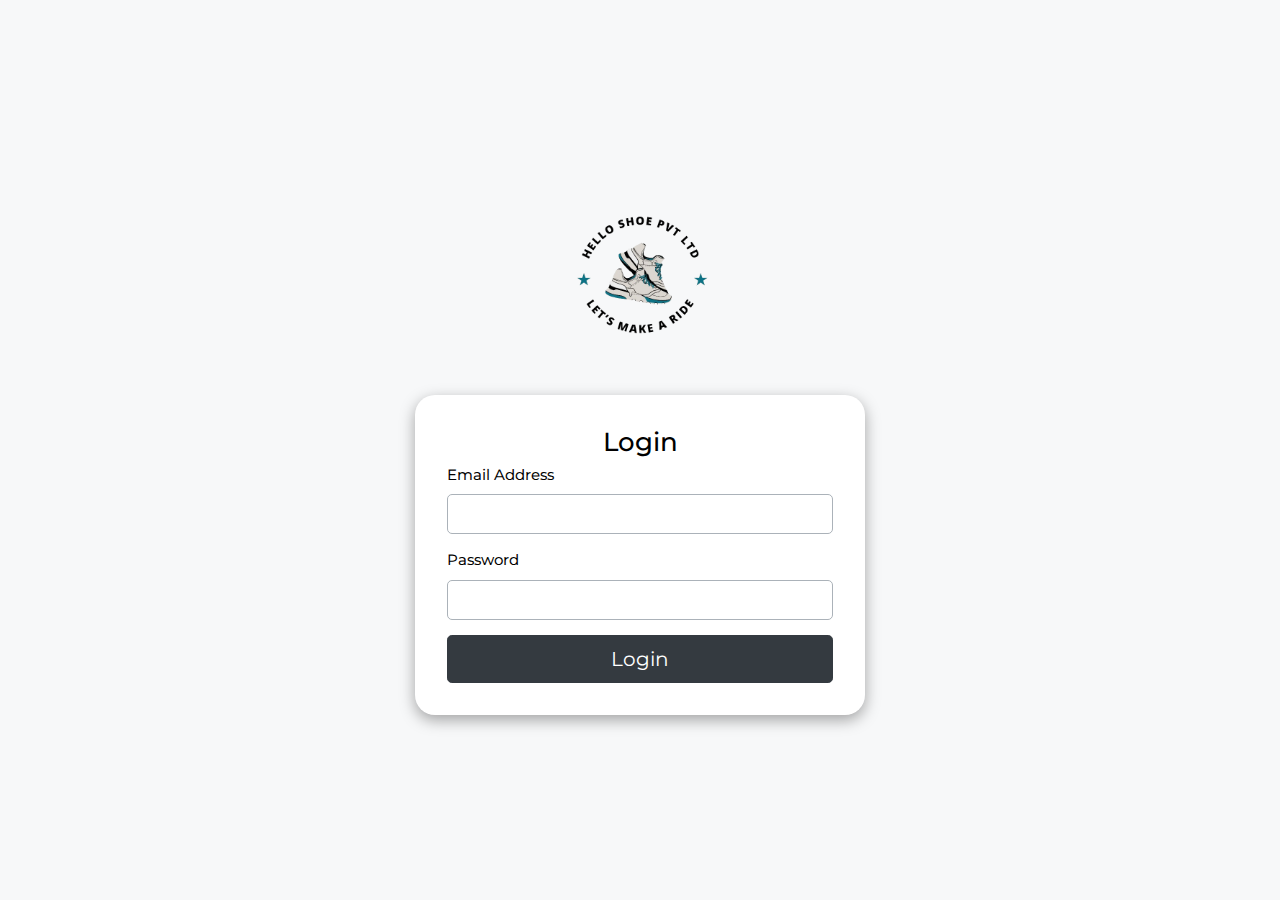
==== commit 1e1c8643: "few changes" ====
--- a/index.html
+++ b/index.html
@@ -48,14 +48,7 @@
                             </div>
 
                             <button class="btn btn-lg btn-block text-white btn-primary" id="btn-user-login" type="submit">Login</button>
-                            <div class="login-or">
-                                <span class="or-line"></span>
-                                <span class="span-or">or</span>
-                            </div>
 
-
-                            <div class="text-center dont-have">Don't have an account yet? <a href="pages/register.html">Register</a>
-                            </div>
                         </form>
                     </div>
                 </div>
--- a/assets/css/style.css
+++ b/assets/css/style.css
@@ -8254,6 +8254,7 @@
     font-size: 15px;
     border-radius: 10px;
     border: 1px solid white;
+    color: white;
 }
 
 #btn-branch-home i {
